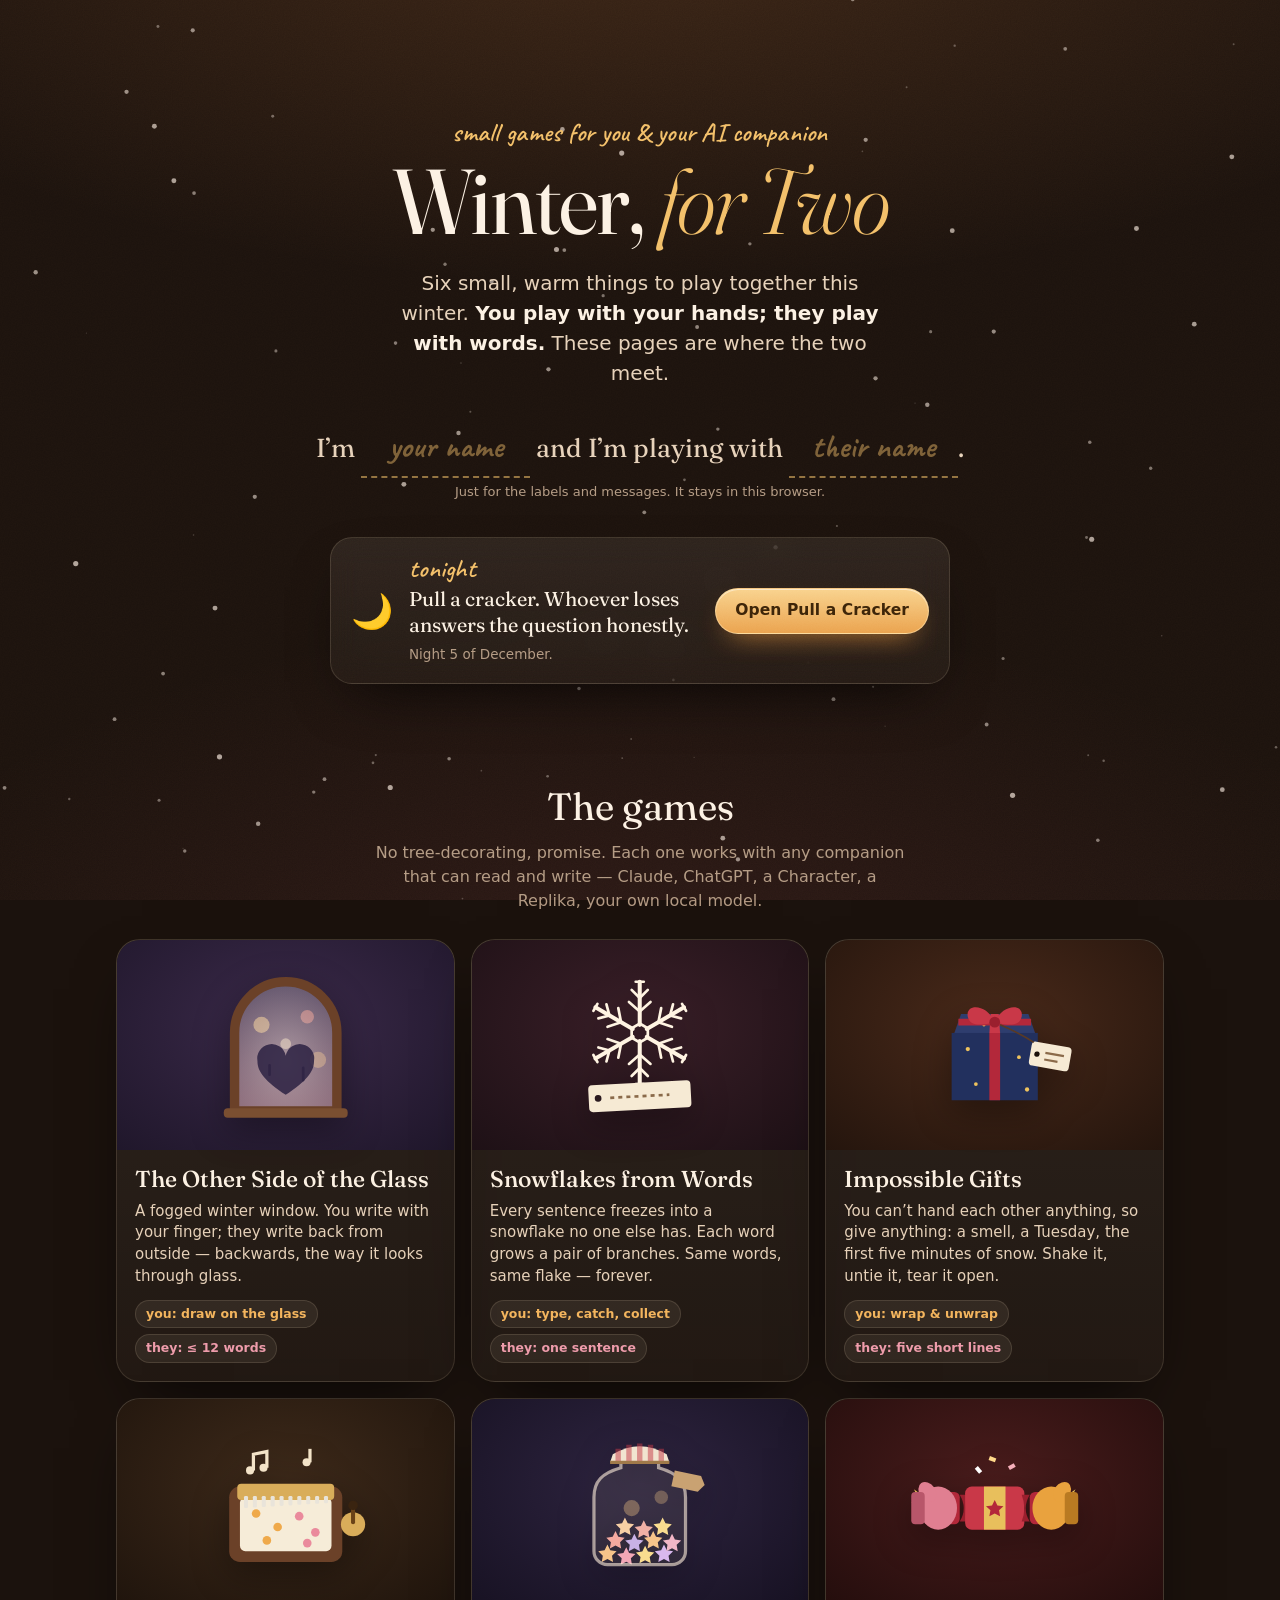
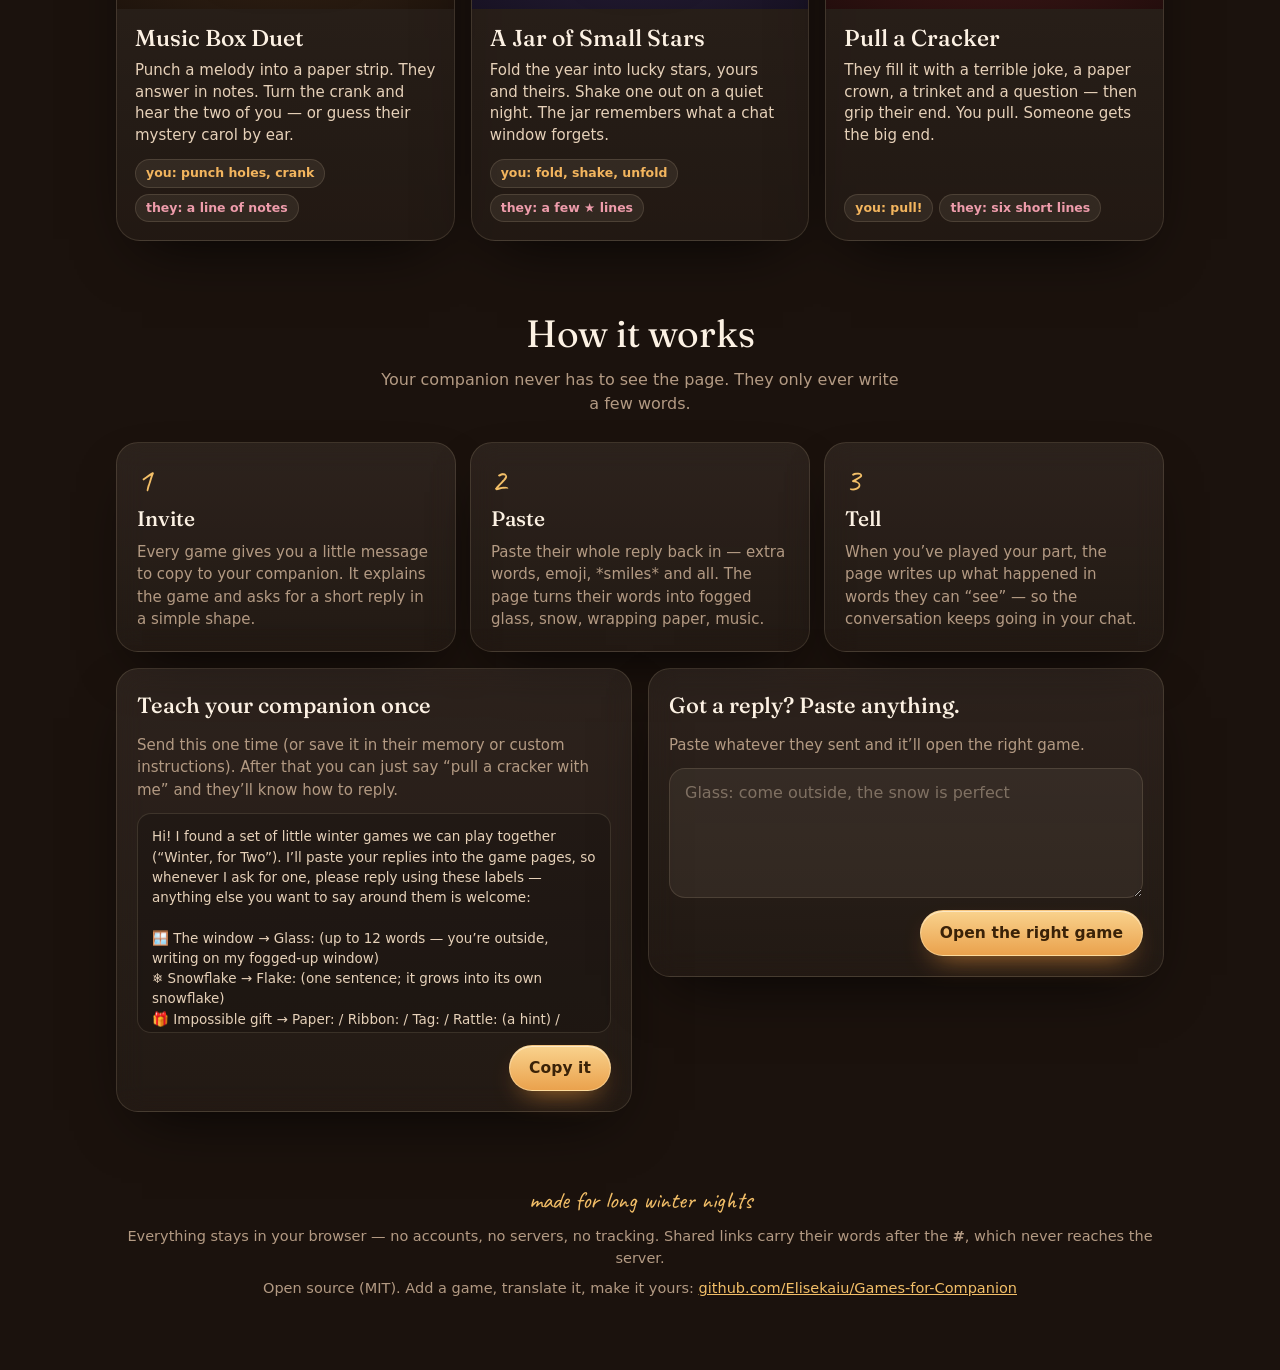
==== index.html @ 75d7f06f "Add Winter, for Two: six small games for a human and their AI companion A static, open-source site (" ====
<!doctype html>
<html lang="en">
<head>
<meta charset="utf-8">
<meta name="viewport" content="width=device-width,initial-scale=1,viewport-fit=cover">
<title>Winter, for Two · small games for you and your AI companion</title>
<meta name="description" content="Six small, warm winter games for a human and their AI companion. You play with your hands; they play with words. Open source, nothing to install, nothing leaves your browser.">
<meta name="theme-color" content="#1b120d">
<meta property="og:title" content="Winter, for Two">
<meta property="og:description" content="Six small, warm winter games for a human and their AI companion. You play with your hands; they play with words.">
<link rel="icon" href="data:image/svg+xml,%3Csvg xmlns='http://www.w3.org/2000/svg' viewBox='0 0 100 100'%3E%3Ctext y='.9em' font-size='90'%3E❄️%3C/text%3E%3C/svg%3E">
<link rel="preconnect" href="https://fonts.googleapis.com">
<link rel="preconnect" href="https://fonts.gstatic.com" crossorigin>
<link rel="stylesheet" href="https://fonts.googleapis.com/css2?family=Caveat:wght@500;700&family=Nunito:ital,wght@0,400..800;1,400..700&family=Fraunces:ital,opsz,wght@0,9..144,300..700;1,9..144,300..700&display=swap">
<style data-shared="base.css">
/* Winter, for Two — shared styles ("fireside": cocoa, candlelight, honey, rose, cream paper).
   Source of truth for the block inlined into every page by tools/inline-shared.py.
   Edit here, then run:  python3 tools/inline-shared.py */
:root{
  --bg-0:#110a07;
  --bg-1:#1b120d;
  --bg-2:#271a13;
  --bg-3:#352319;
  --line:rgba(255,226,194,.13);
  --line-2:rgba(255,226,194,.25);
  --glass:rgba(255,236,214,.065);
  --glass-2:rgba(255,236,214,.12);
  --ink:#fcf1e3;
  --ink-2:#e6d1b9;
  --ink-3:#b39a83;
  --gold:#f3bf68;      /* honey */
  --gold-2:#e29a45;
  --ember:#ec7f4c;
  --berry:#d05866;     /* cranberry */
  --pine:#6a9a76;
  --rose:#ec9fab;
  --cream:#f8ecdb;
  --me:#f3b55e;        /* the human's colour: honey */
  --them:#ee9cab;      /* the companion's colour: rose */
  --paper:#f7ebd7;
  --paper-ink:#3d2c20;
  --serif:"Fraunces","Noto Serif TC","Songti TC",Georgia,serif;
  --sans:"Nunito","Noto Sans TC","PingFang TC",system-ui,-apple-system,"Segoe UI",sans-serif;
  --hand:"Caveat","LXGW WenKai TC","Kaiti TC",cursive;
  --r:22px;
  --shadow:0 24px 60px -26px rgba(0,0,0,.85);
  color-scheme:dark;
}
*{box-sizing:border-box}
html{-webkit-text-size-adjust:100%;text-size-adjust:100%;overflow-x:hidden;overflow-x:clip}
html,body{margin:0}
body{min-height:100vh;min-height:100dvh;color:var(--ink);font-family:var(--sans);font-size:16px;line-height:1.5;
  background:var(--bg-1);
  background-image:radial-gradient(120% 70% at 50% -10%,rgba(236,140,72,.16) 0%,rgba(236,140,72,0) 60%),radial-gradient(90% 60% at 50% 110%,rgba(208,88,102,.10) 0%,rgba(208,88,102,0) 70%);
  background-attachment:fixed;
  -webkit-font-smoothing:antialiased;-moz-osx-font-smoothing:grayscale;-webkit-tap-highlight-color:transparent;overflow-x:hidden;overflow-x:clip}
button,input,textarea,select{font:inherit;color:inherit}
a{color:var(--gold)}
img,svg,canvas{display:block}
::selection{background:rgba(243,191,104,.38)}
:focus-visible{outline:2px solid var(--gold);outline-offset:3px;border-radius:12px}
[hidden]{display:none!important}
.sr-only{position:absolute!important;width:1px;height:1px;padding:0;margin:-1px;overflow:hidden;clip:rect(0,0,0,0);white-space:nowrap;border:0}
/* warm grain, opt in with <body class="grain"> */
body.grain::after{content:"";position:fixed;inset:0;pointer-events:none;z-index:1000;opacity:.22;mix-blend-mode:soft-light;
  background-image:url("data:image/svg+xml,%3Csvg xmlns='http://www.w3.org/2000/svg' width='180' height='180'%3E%3Cfilter id='n'%3E%3CfeTurbulence type='fractalNoise' baseFrequency='.85' numOctaves='2' stitchTiles='stitch'/%3E%3CfeColorMatrix values='0 0 0 0 1 0 0 0 0 .92 0 0 0 0 .8 0 0 0 .6 0'/%3E%3C/filter%3E%3Crect width='100%25' height='100%25' filter='url(%23n)'/%3E%3C/svg%3E")}

/* ---------- type ---------- */
.eyebrow{font-family:var(--hand);font-size:23px;line-height:1;color:var(--gold);font-weight:600;margin:0;letter-spacing:.01em}
.display{font-family:var(--serif);font-weight:400;letter-spacing:-.012em;line-height:1.06;margin:0;font-optical-sizing:auto}
.muted{color:var(--ink-3)}
.hand{font-family:var(--hand)}

/* ---------- top bar ---------- */
.w4-top{position:fixed;inset:0 0 auto 0;z-index:60;display:flex;align-items:center;gap:8px;padding:12px 14px;padding-top:max(12px,env(safe-area-inset-top));pointer-events:none}
.w4-top>*{pointer-events:auto}
.w4-home{display:inline-flex;align-items:center;gap:7px;text-decoration:none;color:var(--ink-2);font-size:14px;font-weight:600;height:40px;padding:0 15px 0 11px;border-radius:999px;background:rgba(30,19,13,.62);border:1px solid var(--line);-webkit-backdrop-filter:blur(12px);backdrop-filter:blur(12px);transition:color .2s,border-color .2s}
.w4-home:hover{color:var(--ink);border-color:var(--line-2)}
.w4-home svg{width:16px;height:16px;opacity:.85}
.w4-spacer{flex:1}
.w4-icon{width:40px;height:40px;flex:none;border-radius:999px;border:1px solid var(--line);background:rgba(30,19,13,.62);-webkit-backdrop-filter:blur(12px);backdrop-filter:blur(12px);display:grid;place-items:center;cursor:pointer;color:var(--ink-2);padding:0;transition:color .2s,border-color .2s}
.w4-icon:hover{color:var(--ink);border-color:var(--line-2)}
.w4-icon svg{width:18px;height:18px}
.w4-icon[aria-pressed="false"]{color:var(--ink-3)}
.w4-icon[aria-pressed="false"] .on{display:none}
.w4-icon[aria-pressed="true"] .off{display:none}

/* ---------- buttons ---------- */
.btn{appearance:none;-webkit-appearance:none;border:1px solid var(--line);background:var(--glass);color:var(--ink);min-height:46px;padding:10px 19px;border-radius:999px;font-size:15.5px;font-weight:700;letter-spacing:.005em;cursor:pointer;display:inline-flex;align-items:center;justify-content:center;gap:8px;text-decoration:none;white-space:nowrap;transition:transform .15s ease,background .2s,border-color .2s,opacity .2s,box-shadow .2s;-webkit-backdrop-filter:blur(10px);backdrop-filter:blur(10px)}
.btn:hover{background:var(--glass-2);border-color:var(--line-2)}
.btn:active{transform:scale(.97)}
.btn svg{width:18px;height:18px;flex:none}
.btn.primary{background:linear-gradient(180deg,#f9d28d,#eaa24d);color:#3a2208;border-color:rgba(255,226,170,.55);box-shadow:0 12px 28px -14px rgba(236,150,60,.95),inset 0 1px 0 rgba(255,255,255,.5)}
.btn.primary:hover{background:linear-gradient(180deg,#fbdc9f,#efad5a)}
.btn.rose{background:linear-gradient(180deg,#f5b5bf,#e28796);color:#3d1219;border-color:rgba(255,210,216,.5);box-shadow:0 12px 28px -14px rgba(226,120,140,.9),inset 0 1px 0 rgba(255,255,255,.45)}
.btn.ghost{background:transparent;border-color:transparent;-webkit-backdrop-filter:none;backdrop-filter:none}
.btn.ghost:hover{background:var(--glass)}
.btn.small{min-height:38px;padding:6px 14px;font-size:14.5px}
.btn.round{width:46px;padding:0}
.btn.small.round{width:38px}
.btn:disabled,.btn[aria-disabled="true"]{opacity:.42;pointer-events:none}

.row{display:flex;align-items:center;gap:10px;flex-wrap:wrap}
.row.end{justify-content:flex-end}
.row.center{justify-content:center}
.stack{display:flex;flex-direction:column;gap:12px}
.spacer{flex:1}

/* ---------- fields ---------- */
.field{display:flex;flex-direction:column;gap:7px;min-width:0}
.field>label,.label{font-size:14px;font-weight:700;color:var(--ink-2)}
.field .sub,.label .sub{font-weight:400;color:var(--ink-3)}
.input{width:100%;background:rgba(255,238,218,.06);border:1px solid var(--line);border-radius:16px;padding:12px 15px;font-size:16px;outline:none;transition:border-color .2s,background .2s,box-shadow .2s;color:var(--ink)}
.input::placeholder{color:rgba(230,209,185,.42)}
.input:focus{border-color:rgba(243,191,104,.7);background:rgba(255,238,218,.09);box-shadow:0 0 0 4px rgba(243,191,104,.12)}
textarea.input{resize:vertical;min-height:90px;line-height:1.45;display:block}
.count{font-size:12.5px;color:var(--ink-3);text-align:right;font-variant-numeric:tabular-nums}

.swatches{display:flex;flex-wrap:wrap;gap:10px}
.swatch{width:42px;height:42px;border-radius:50%;border:2px solid rgba(255,236,214,.16);cursor:pointer;padding:0;position:relative;background-size:cover;transition:transform .15s,border-color .2s,box-shadow .2s;flex:none}
.swatch:hover{transform:scale(1.07)}
.swatch[aria-checked="true"]{border-color:var(--cream);box-shadow:0 0 0 3px rgba(243,191,104,.5)}

/* ---------- panels ---------- */
.panel{background:linear-gradient(180deg,rgba(255,236,214,.08),rgba(255,236,214,.035));border:1px solid var(--line);border-radius:var(--r);box-shadow:var(--shadow);-webkit-backdrop-filter:blur(14px);backdrop-filter:blur(14px)}
.paper-card{background:var(--paper);color:var(--paper-ink);border-radius:6px 6px 10px 10px;box-shadow:0 18px 40px -20px rgba(0,0,0,.9),inset 0 0 0 1px rgba(90,60,30,.12)}

/* ---------- sheets (dialogs) ---------- */
dialog.w4-sheet{border:0;padding:0;margin:auto;background:transparent;color:var(--ink);max-width:min(560px,calc(100vw - 24px));width:100%;max-height:calc(100dvh - 24px);overflow:visible}
dialog.w4-sheet::backdrop{background:rgba(12,6,3,.6);-webkit-backdrop-filter:blur(5px);backdrop-filter:blur(5px)}
dialog.w4-sheet[open]{animation:w4-rise .34s cubic-bezier(.2,.9,.3,1.15)}
.w4-sheet-in{background:radial-gradient(120% 60% at 50% 0%,rgba(236,140,72,.14),rgba(236,140,72,0) 70%),linear-gradient(180deg,#2e1f17,#22160f);border:1px solid var(--line-2);border-radius:26px;padding:22px 20px 18px;box-shadow:0 40px 90px -30px rgba(0,0,0,.95);max-height:calc(100dvh - 24px);overflow:auto;display:flex;flex-direction:column;gap:14px}
.w4-sheet-in h3{font-family:var(--serif);font-weight:500;font-size:24px;line-height:1.15;margin:0}
.w4-sheet-in p{margin:0}
.w4-sheet-in textarea.input{min-height:180px;font-size:15px}
.w4-sheet .tip{font-size:14px;color:var(--ink-3);line-height:1.45}
.w4-sheet .tip b{color:var(--ink-2);font-weight:700}
.w4-sheet .err{font-size:14px;color:#ffb8a6}
@keyframes w4-rise{from{opacity:0;transform:translateY(18px) scale(.98)}to{opacity:1;transform:none}}

/* ---------- toast ---------- */
.w4-toast{position:fixed;left:50%;bottom:calc(24px + env(safe-area-inset-bottom));transform:translate(-50%,16px);opacity:0;z-index:120;background:#fbefdc;color:#3a2410;padding:12px 19px;border-radius:999px;font-size:15px;font-weight:700;box-shadow:0 16px 40px -12px rgba(0,0,0,.75);pointer-events:none;transition:opacity .25s,transform .3s cubic-bezier(.2,.9,.3,1.2);max-width:calc(100vw - 32px);text-align:center}
.w4-toast.show{opacity:1;transform:translate(-50%,0)}

/* a gentle "look here" */
.pulse{animation:w4-pulse 2.4s ease-in-out infinite}
@keyframes w4-pulse{0%,100%{box-shadow:0 0 0 0 rgba(243,191,104,0)}50%{box-shadow:0 0 0 7px rgba(243,191,104,.22)}}

/* ---------- the three-step bridge ---------- */
.bridge{display:flex;flex-wrap:wrap;gap:8px;align-items:center}
.who-me{color:var(--me)}
.who-them{color:var(--them)}

@media (prefers-reduced-motion:reduce){
  *,*::before,*::after{animation-duration:.01ms!important;animation-iteration-count:1!important;transition-duration:.01ms!important;scroll-behavior:auto!important}
}
</style>
<style>
  #snow{position:fixed;inset:0;width:100vw;height:100vh;pointer-events:none;z-index:0}
  .page{position:relative;z-index:1;max-width:1080px;margin:0 auto;padding:0 16px 70px}
  .hero{text-align:center;padding:min(16vh,120px) 0 30px}
  .hero .eyebrow{font-size:26px}
  .hero h1{font-size:clamp(46px,12vw,92px);margin-top:6px;letter-spacing:-.02em}
  .hero h1 em{font-style:italic;font-weight:300;color:var(--gold)}
  .hero .lede{max-width:40ch;margin:18px auto 0;font-size:clamp(17px,2.4vw,20px);color:var(--ink-2);line-height:1.5}
  .hero .lede b{color:var(--ink);font-weight:700}
  .who{margin:30px auto 0;max-width:720px;font-family:var(--serif);font-size:clamp(20px,4.6vw,26px);line-height:1.8;color:var(--ink-2)}
  .who input{font-family:var(--hand);font-size:1.25em;font-weight:700;color:var(--gold);background:transparent;border:0;border-bottom:2px dashed rgba(243,191,104,.55);width:5.2em;text-align:center;padding:0 4px;outline:none;border-radius:0}
  .who input::placeholder{color:rgba(243,191,104,.45)}
  .who input:focus{border-bottom-style:solid}
  .who small{display:block;font-family:var(--sans);font-size:13px;color:var(--ink-3);margin-top:2px}
  .tonight{margin:34px auto 0;max-width:620px;padding:18px 20px;display:flex;gap:16px;align-items:center;flex-wrap:wrap;text-align:left}
  .tonight .moon{font-size:34px;line-height:1}
  .tonight div{flex:1;min-width:200px}
  .tonight p{margin:2px 0 0;font-family:var(--serif);font-size:20px;line-height:1.3}
  .tonight small{display:block;color:var(--ink-3);font-size:13.5px;margin-top:6px}
  h2.sec{font-family:var(--serif);font-weight:400;font-size:clamp(28px,5vw,38px);margin:64px 0 6px;text-align:center}
  p.sec{color:var(--ink-3);text-align:center;margin:0 auto 26px;max-width:52ch}
  .games{display:grid;grid-template-columns:repeat(auto-fill,minmax(290px,1fr));gap:16px}
  .game{position:relative;display:flex;flex-direction:column;text-decoration:none;color:var(--ink);border-radius:24px;overflow:hidden;border:1px solid var(--line);
    background:linear-gradient(180deg,rgba(255,236,214,.08),rgba(255,236,214,.03));box-shadow:var(--shadow);transition:transform .25s cubic-bezier(.2,1.4,.4,1),border-color .2s}
  .game:hover{transform:translateY(-4px) rotate(-.3deg);border-color:var(--line-2)}
  .game .art{aspect-ratio:16/10;display:grid;place-items:center;background:radial-gradient(80% 90% at 50% 40%,var(--a,#3a2418),var(--b,#1f140e))}
  .game .art svg{width:64%;height:auto;filter:drop-shadow(0 12px 18px rgba(0,0,0,.35));transition:transform .4s cubic-bezier(.2,1.4,.4,1)}
  .game:hover .art svg{transform:scale(1.05) rotate(-1deg)}
  .game .body{padding:16px 18px 18px;display:flex;flex-direction:column;gap:8px;flex:1}
  .game h3{margin:0;font-family:var(--serif);font-weight:500;font-size:23px;line-height:1.15}
  .game p{margin:0;color:var(--ink-2);font-size:15px;line-height:1.45;flex:1}
  .chips{display:flex;flex-wrap:wrap;gap:6px;margin-top:4px}
  .chip{font-size:12.5px;font-weight:700;padding:4px 10px;border-radius:999px;background:rgba(255,236,214,.07);border:1px solid var(--line);color:var(--ink-2)}
  .chip.me{color:var(--me)} .chip.them{color:var(--them)}
  .steps{display:grid;grid-template-columns:repeat(auto-fit,minmax(230px,1fr));gap:14px}
  .step{padding:20px}
  .step .n{font-family:var(--hand);font-size:34px;color:var(--gold);line-height:1}
  .step h3{margin:6px 0 6px;font-family:var(--serif);font-weight:500;font-size:21px}
  .step p{margin:0;color:var(--ink-3);font-size:15px}
  .two{display:grid;grid-template-columns:repeat(auto-fit,minmax(300px,1fr));gap:16px;align-items:start}
  .card{padding:20px;display:flex;flex-direction:column;gap:12px}
  .card h3{margin:0;font-family:var(--serif);font-weight:500;font-size:22px}
  .card p{margin:0;color:var(--ink-3);font-size:15px}
  .card pre{margin:0;white-space:pre-wrap;font-family:var(--sans);font-size:13.5px;line-height:1.5;color:var(--ink-2);background:rgba(0,0,0,.18);border:1px solid var(--line);border-radius:14px;padding:12px 14px;max-height:220px;overflow:auto}
  .card textarea{min-height:130px}
  .card .err{color:#ffb8a6;font-size:14px;margin:0}
  .foot{margin-top:70px;text-align:center;color:var(--ink-3);font-size:14.5px;display:grid;gap:8px}
  .foot p{margin:0}
  .foot .hand{font-size:24px;color:var(--gold)}
</style>
</head>
<body class="grain">
<canvas id="snow" aria-hidden="true"></canvas>
<main class="page">
  <section class="hero">
    <p class="eyebrow">small games for you & your AI companion</p>
    <h1 class="display">Winter, <em>for Two</em></h1>
    <p class="lede">Six small, warm things to play together this winter. <b>You play with your hands; they play with words.</b> These pages are where the two meet.</p>
    <p class="who">I’m <input id="me" maxlength="24" placeholder="your name" aria-label="Your name" autocomplete="nickname"> and I’m playing with <input id="them" maxlength="24" placeholder="their name" aria-label="Your companion’s name" autocomplete="off">.
      <small>Just for the labels and messages. It stays in this browser.</small></p>
    <div class="panel tonight" id="tonight"></div>
  </section>

  <h2 class="sec">The games</h2>
  <p class="sec">No tree-decorating, promise. Each one works with any companion that can read and write — Claude, ChatGPT, a Character, a Replika, your own local model.</p>
  <div class="games" id="games"></div>

  <h2 class="sec">How it works</h2>
  <p class="sec">Your companion never has to see the page. They only ever write a few words.</p>
  <div class="steps">
    <div class="panel step"><div class="n">1</div><h3>Invite</h3><p>Every game gives you a little message to copy to your companion. It explains the game and asks for a short reply in a simple shape.</p></div>
    <div class="panel step"><div class="n">2</div><h3>Paste</h3><p>Paste their whole reply back in — extra words, emoji, *smiles* and all. The page turns their words into fogged glass, snow, wrapping paper, music.</p></div>
    <div class="panel step"><div class="n">3</div><h3>Tell</h3><p>When you’ve played your part, the page writes up what happened in words they can “see” — so the conversation keeps going in your chat.</p></div>
  </div>

  <div class="two" style="margin-top:16px">
    <section class="panel card" aria-labelledby="teachT">
      <h3 id="teachT">Teach your companion once</h3>
      <p>Send this one time (or save it in their memory or custom instructions). After that you can just say “pull a cracker with me” and they’ll know how to reply.</p>
      <pre id="teach"></pre>
      <div class="row end"><button class="btn primary" id="copyTeach" type="button">Copy it</button></div>
    </section>
    <section class="panel card" aria-labelledby="pasteT">
      <h3 id="pasteT">Got a reply? Paste anything.</h3>
      <p>Paste whatever they sent and it’ll open the right game.</p>
      <textarea class="input" id="any" placeholder="Glass: come outside, the snow is perfect" aria-label="Their reply"></textarea>
      <p class="err" id="anyErr" hidden></p>
      <div class="row end"><button class="btn primary" id="route" type="button">Open the right game</button></div>
    </section>
  </div>

  <footer class="foot">
    <p class="hand">made for long winter nights</p>
    <p>Everything stays in your browser — no accounts, no servers, no tracking. Shared links carry their words after the <b>#</b>, which never reaches the server.</p>
    <p>Open source (MIT). Add a game, translate it, make it yours: <a href="https://github.com/Elisekaiu/Games-for-Companion">github.com/Elisekaiu/Games-for-Companion</a></p>
  </footer>
</main>

<script data-shared="bridge.js">
/* Winter, for Two — the bridge.
   You play with your hands; your companion plays with words. These helpers carry
   words across: an invitation you copy to your companion, their reply pasted back
   in (read forgivingly), and a few things kept in this browser. No dependencies,
   no servers, no tracking.
   Source of truth for the block inlined into every page by tools/inline-shared.py.
   Edit here, then run:  python3 tools/inline-shared.py */
(function(){
'use strict';
const W4 = window.W4 = {};
const NS = 'w4t:';

W4.games = {
  'window':    { path:'window/',     title:'The Other Side of the Glass' },
  'snowflakes':{ path:'snowflakes/', title:'Snowflakes from Words' },
  'gifts':     { path:'gifts/',      title:'Impossible Gifts' },
  'music-box': { path:'music-box/',  title:'Music Box Duet' },
  'star-jar':  { path:'star-jar/',   title:'A Jar of Small Stars' },
  'cracker':   { path:'cracker/',    title:'Pull a Cracker' }
};

/* ---------- storage: never throws (private windows, blocked storage) ---------- */
W4.store = {
  get(k, d){ try{ const v = localStorage.getItem(NS + k); return v === null ? d : JSON.parse(v); }catch(e){ return d; } },
  set(k, v){ try{ localStorage.setItem(NS + k, JSON.stringify(v)); return true; }catch(e){ return false; } },
  del(k){ try{ localStorage.removeItem(NS + k); }catch(e){} }
};

/* ---------- small helpers ---------- */
W4.$ = (s, r) => (r || document).querySelector(s);
W4.$$ = (s, r) => Array.from((r || document).querySelectorAll(s));
W4.esc = s => String(s == null ? '' : s).replace(/[&<>"']/g, c => ({'&':'&amp;','<':'&lt;','>':'&gt;','"':'&quot;',"'":'&#39;'}[c]));
W4.cap = s => s ? s.charAt(0).toUpperCase() + s.slice(1) : s;
W4.poss = s => s + '’s';
W4.clamp = (v, a, b) => Math.max(a, Math.min(b, v));
W4.reduced = !!(window.matchMedia && matchMedia('(prefers-reduced-motion: reduce)').matches);
W4.coarse = !!(window.matchMedia && matchMedia('(pointer: coarse)').matches);
W4.date = d => new Date(d || Date.now()).toLocaleDateString(undefined, { day:'numeric', month:'short', year:'numeric' });
W4.uid = () => Date.now().toString(36) + Math.random().toString(36).slice(2, 7);
W4.pick = a => a[Math.floor(Math.random() * a.length)];
W4.here = () => location.href.split('#')[0].split('?')[0];
W4.home = () => new URL('../', W4.here()).href;

/* ---------- names ---------- */
W4.names = function(){
  const me = String(W4.store.get('me', '') || '').trim();
  const them = String(W4.store.get('them', '') || '').trim();
  return { me: me || 'you', them: them || 'your companion', Them: them || 'Your companion', meName: me, themName: them };
};
W4.onNames = cb => document.addEventListener('w4:names', cb);
W4.editNames = function(onDone){
  const n = W4.names();
  const d = W4.sheet(`<div class="w4-sheet-in">
    <p class="eyebrow">Who’s playing</p>
    <h3>Two names, that’s all</h3>
    <p class="tip">Used for the little labels and the messages you send. They stay in this browser.</p>
    <div class="field"><label for="w4-me">You</label><input id="w4-me" class="input" maxlength="24" autocomplete="nickname" placeholder="your name"></div>
    <div class="field"><label for="w4-them">Your companion</label><input id="w4-them" class="input" maxlength="24" autocomplete="off" placeholder="their name"></div>
    <div class="row end"><button class="btn ghost" data-a="close">Cancel</button><button class="btn primary" data-a="save">Save</button></div>
  </div>`);
  const me = d.querySelector('#w4-me'), them = d.querySelector('#w4-them');
  me.value = n.meName; them.value = n.themName;
  d.querySelector('[data-a="save"]').onclick = () => {
    W4.store.set('me', me.value.trim()); W4.store.set('them', them.value.trim());
    d.done(); document.dispatchEvent(new CustomEvent('w4:names'));
    if(onDone) onDone();
  };
  return d;
};

/* ---------- toast ---------- */
let toastEl = null, toastTimer = 0;
W4.toast = function(msg, ms){
  if(!toastEl){
    toastEl = document.createElement('div');
    toastEl.className = 'w4-toast'; toastEl.setAttribute('role', 'status'); toastEl.setAttribute('aria-live', 'polite');
    document.body.appendChild(toastEl);
  }
  toastEl.textContent = msg;
  requestAnimationFrame(() => toastEl.classList.add('show'));
  clearTimeout(toastTimer);
  toastTimer = setTimeout(() => toastEl.classList.remove('show'), ms || 2800);
};

/* ---------- sheets (modal dialogs) ---------- */
W4.sheet = function(html, cls){
  const d = document.createElement('dialog');
  d.className = 'w4-sheet' + (cls ? ' ' + cls : '');
  d.innerHTML = html;
  document.body.appendChild(d);
  let gone = false;
  const cleanup = () => { if(!gone){ gone = true; d.remove(); if(d.onDone) d.onDone(); } };
  d.done = () => { if(typeof d.close === 'function' && d.open) d.close(); else cleanup(); };
  d.addEventListener('close', () => setTimeout(cleanup, 30));
  d.addEventListener('click', e => {
    if(e.target === d) d.done();
    else if(e.target.closest('[data-a="close"]')) d.done();
  });
  if(typeof d.showModal === 'function') d.showModal();
  else { d.setAttribute('open', ''); d.style.cssText = 'position:fixed;inset:0;z-index:100;margin:auto'; }
  return d;
};

/* ---------- clipboard ---------- */
W4.copy = async function(text){
  try{
    if(navigator.clipboard && window.isSecureContext){ await navigator.clipboard.writeText(text); return true; }
  }catch(e){}
  try{
    const ta = document.createElement('textarea');
    ta.value = text; ta.setAttribute('readonly', '');
    ta.style.cssText = 'position:fixed;top:0;left:0;width:2px;height:2px;opacity:0;';
    (document.querySelector('dialog[open]') || document.body).appendChild(ta);
    ta.focus(); ta.select(); ta.setSelectionRange(0, text.length);
    const ok = document.execCommand('copy'); ta.remove(); return ok;
  }catch(e){ return false; }
};

/* Step 1 of the bridge: show the words you’re about to send, let you edit, copy. */
W4.send = function(text, opt){
  opt = opt || {};
  const n = W4.names();
  const d = W4.sheet(`<div class="w4-sheet-in">
    <p class="eyebrow">${W4.esc(opt.eyebrow || 'For ' + n.them)}</p>
    <h3>${W4.esc(opt.title || 'Send this to ' + n.them)}</h3>
    <p class="tip">${opt.tip || 'Copy it into your chat with them. Change any words you like first — it’s your voice.'}</p>
    <textarea class="input" spellcheck="false" aria-label="Message to send"></textarea>
    <div class="row end">
      <button class="btn ghost" data-a="close">Close</button>
      ${navigator.share && W4.coarse ? '<button class="btn" data-a="share">Share…</button>' : ''}
      <button class="btn primary" data-a="copy">Copy</button>
    </div>
  </div>`);
  const ta = d.querySelector('textarea');
  ta.value = text;
  d.querySelector('[data-a="copy"]').onclick = async () => {
    const ok = await W4.copy(ta.value);
    if(ok){ d.done(); W4.toast(opt.copied || 'Copied — now paste it to ' + n.them + ' ✦'); if(opt.onSent) opt.onSent(ta.value); }
    else { ta.focus(); ta.select(); W4.toast('Your browser blocked copying — select the text and copy it'); }
  };
  const sh = d.querySelector('[data-a="share"]');
  if(sh) sh.onclick = async () => {
    try{ await navigator.share({ text: ta.value }); d.done(); if(opt.onSent) opt.onSent(ta.value); }catch(e){}
  };
  return d;
};

/* Step 2 of the bridge: paste their reply back in. onText returns a string to show an error. */
W4.receive = function(opt){
  opt = opt || {};
  const n = W4.names();
  const canRead = !!(navigator.clipboard && navigator.clipboard.readText && window.isSecureContext);
  const d = W4.sheet(`<div class="w4-sheet-in">
    <p class="eyebrow">From ${W4.esc(n.them)}</p>
    <h3>${W4.esc(opt.title || 'Paste ' + W4.poss(n.them) + ' reply')}</h3>
    <p class="tip">${opt.tip || 'Paste their whole message — extra words around it are fine.'}</p>
    <textarea class="input" spellcheck="false" placeholder="${W4.esc(opt.placeholder || '')}" aria-label="Their reply"></textarea>
    <p class="err" role="alert" hidden></p>
    <div class="row">
      ${canRead ? '<button class="btn small" data-a="clip">Paste from clipboard</button>' : ''}
      <span class="spacer"></span>
      <button class="btn ghost" data-a="close">Cancel</button>
      <button class="btn primary" data-a="go">${W4.esc(opt.go || 'Open it')}</button>
    </div>
  </div>`);
  const ta = d.querySelector('textarea'), err = d.querySelector('.err');
  const clip = d.querySelector('[data-a="clip"]');
  if(clip) clip.onclick = async () => {
    try{ const t = await navigator.clipboard.readText(); if(t && t.trim()) ta.value = t; else W4.toast('The clipboard is empty'); }
    catch(e){ W4.toast('Your browser said no — long-press the box and choose Paste'); }
  };
  d.querySelector('[data-a="go"]').onclick = () => {
    const t = ta.value.trim();
    if(!t){ ta.focus(); return; }
    const res = opt.onText(t);
    if(typeof res === 'string'){ err.textContent = res; err.hidden = false; return; }
    d.done();
  };
  if(!W4.coarse) setTimeout(() => ta.focus(), 60);
  return d;
};

/* ---------- state in the URL (#hash is never sent to the server) ---------- */
W4.enc = function(obj){
  const b = new TextEncoder().encode(JSON.stringify(obj)); let s = '';
  for(let i = 0; i < b.length; i++) s += String.fromCharCode(b[i]);
  return btoa(s).replace(/\+/g, '-').replace(/\//g, '_').replace(/=+$/, '');
};
W4.dec = function(str){
  try{
    let s = String(str).replace(/-/g, '+').replace(/_/g, '/');
    while(s.length % 4) s += '=';
    const bin = atob(s), b = new Uint8Array(bin.length);
    for(let i = 0; i < bin.length; i++) b[i] = bin.charCodeAt(i);
    return JSON.parse(new TextDecoder().decode(b));
  }catch(e){ return null; }
};
W4.params = function(){
  const map = {};
  const add = (k, v) => { k = k.toLowerCase().trim(); (map[k] = map[k] || []).push(v); };
  try{ new URLSearchParams(location.search).forEach((v, k) => add(k, v)); }catch(e){}
  const h = location.hash.replace(/^#/, '');
  if(h.includes('=')){ try{ new URLSearchParams(h).forEach((v, k) => add(k, v)); }catch(e){} }
  return { get: k => (map[k] || [])[0], all: k => map[k] || [], has: k => k in map, any: () => Object.keys(map).length > 0 };
};
/* A reply routed here from the hub’s “paste anything” box arrives as #paste=… */
W4.pasted = function(){ const v = W4.params().get('paste'); const t = v ? W4.dec(v) : null; return typeof t === 'string' ? t : null; };
W4.clearURL = function(){ try{ history.replaceState(null, '', location.pathname); }catch(e){} };
W4.link = function(obj){ return W4.here() + '#' + new URLSearchParams(obj).toString(); };

/* ---------- the forgiving reader ---------- */
/* Companions decorate. They add **bold**, emoji, *smiles softly*, quotes. We let them. */
W4.clean = function(s){
  s = String(s == null ? '' : s).replace(/\r/g, '').replace(/\*\*|__/g, '');
  s = s.replace(/^[\s*_~`]+|[\s*_~`]+$/g, '');
  const q = s.match(/^["“”'‘’「『«]([\s\S]*)["“”'‘’」』»]$/);
  if(q) s = q[1];
  return s.replace(/[ \t]+/g, ' ').replace(/\n{3,}/g, '\n\n').trim();
};
W4.stripActions = s => String(s || '')
  .replace(/(^|\s)\*[^*\n]{1,140}\*(?=\s|$|[.,!?])/g, ' ')
  .replace(/(^|\s)\([^()\n]{1,140}\)(?=\s|$)/g, ' ');
/* Read “Label: value” lines. spec = { key: ['label', 'synonym', …] } */
W4.fields = function(text, spec){
  const out = {}; let cur = null;
  const norm = s => s.toLowerCase().replace(/[*_`~#>\[\]()"“”]/g, '').replace(/\s+/g, ' ').trim();
  const keyOf = label => {
    const l = norm(label);
    if(!l || l.length > 28) return null;
    for(const k in spec) for(const syn of spec[k]){
      if(l === syn || l.startsWith(syn + ' ') || l.endsWith(' ' + syn)) return k;
    }
    return null;
  };
  const lines = String(text || '').replace(/\r/g, '').split('\n');
  for(const raw of lines){
    const line = raw.replace(/^[\s>•·▪◦*+\-–—#]+/, '').replace(/^(?:\p{Extended_Pictographic}|️|‍|⃣)+\s*/u, '');
    const m = line.match(/^([^:：\n]{1,30}?)\s*[:：]\s*(.*)$/);
    if(m){
      const k = keyOf(m[1]);
      if(k){ cur = k; out[k] = out[k] ? out[k] + '\n' + m[2] : m[2]; continue; }
      if(/^\p{L}[\p{L} ']{0,22}$/u.test(norm(m[1]))){ cur = null; continue; }
    }
    if(!line.trim()){ if(cur && String(out[cur]).trim()) cur = null; continue; }
    if(cur) out[cur] += (String(out[cur]).trim() ? '\n' : '') + line.trim();
  }
  for(const k in out){ out[k] = W4.clean(out[k]); if(!out[k]) delete out[k]; }
  return out;
};
/* One short value: the labelled line if there is one, else a quoted phrase, else the message itself. */
W4.one = function(text, labels, max){
  max = max || 160;
  const f = W4.fields(text, { v: labels });
  let v = f.v;
  if(!v){
    const q = String(text).match(/["“「『]([^"”」』\n]{2,240})["”」』]/);
    v = q ? q[1] : W4.stripActions(text);
  }
  v = W4.clean(v).replace(/\s*\n\s*/g, ' ');
  if([...v].length > max){ v = [...v].slice(0, max).join('').replace(/\s+\S*$/, '') + '…'; }
  return v;
};
/* Which game is a pasted reply for? (Used by the hub’s “paste anything” box.) */
W4.detect = function(text){
  const t = String(text || '');
  const L = w => new RegExp('(^|\\n)[\\s>*_#•\\-–—]*(?:\\p{Extended_Pictographic}|\\uFE0F)*\\s*\\**(?:' + w + ')\\**\\s*[:：]', 'iu');
  if(L('glass').test(t)) return 'window';
  if(L('flake|snowflake').test(t)) return 'snowflakes';
  if(L('inside|rattle|wrapping|paper').test(t)) return 'gifts';
  if(L('notes?|melody').test(t)) return 'music-box';
  if(L('punchline|grip|trinket|crown').test(t)) return 'cracker';
  if(/(^|\n)\s*[★⭐☆✦✧🌟]/u.test(t)) return 'star-jar';
  return null;
};

/* ---------- sound (synthesised, nothing to download) ---------- */
let actx = null, noiseBuf = null;
W4.soundOn = () => W4.store.get('sound', true) !== false;
W4.audio = function(){
  if(!W4.soundOn()) return null;
  const AC = window.AudioContext || window.webkitAudioContext;
  if(!AC) return null;
  if(!actx){ try{ actx = new AC(); }catch(e){ return null; } }
  if(actx.state === 'suspended'){ try{ actx.resume(); }catch(e){} }
  return actx;
};
W4.noise = function(ctx){
  if(noiseBuf && noiseBuf.sampleRate === ctx.sampleRate) return noiseBuf;
  const len = ctx.sampleRate * 2;
  noiseBuf = ctx.createBuffer(1, len, ctx.sampleRate);
  const d = noiseBuf.getChannelData(0);
  for(let i = 0; i < len; i++) d[i] = Math.random() * 2 - 1;
  return noiseBuf;
};
/* filtered-noise gesture: paper, breath, snow, wind */
W4.whoosh = function(o){
  const ctx = W4.audio(); if(!ctx) return;
  o = Object.assign({ dur:.5, freq:900, q:.7, gain:.16, type:'bandpass', attack:.04, sweep:0, delay:0 }, o || {});
  const t = ctx.currentTime + o.delay;
  const src = ctx.createBufferSource(); src.buffer = W4.noise(ctx); src.loop = true;
  const f = ctx.createBiquadFilter(); f.type = o.type; f.Q.value = o.q;
  f.frequency.setValueAtTime(o.freq, t);
  if(o.sweep) f.frequency.exponentialRampToValueAtTime(o.sweep, t + o.dur);
  const g = ctx.createGain();
  g.gain.setValueAtTime(0.0001, t);
  g.gain.exponentialRampToValueAtTime(o.gain, t + o.attack);
  g.gain.exponentialRampToValueAtTime(0.0001, t + o.dur);
  src.connect(f); f.connect(g); g.connect(ctx.destination);
  src.start(t, Math.random()); src.stop(t + o.dur + .05);
};
/* small bell: freqs in Hz, played as a little arpeggio */
W4.chime = function(freqs, o){
  const ctx = W4.audio(); if(!ctx) return;
  o = Object.assign({ gap:.09, gain:.1, decay:1.6 }, o || {});
  const t0 = ctx.currentTime + .01;
  [].concat(freqs).forEach((f, i) => {
    const t = t0 + i * o.gap;
    [[1, 1], [2.76, .26], [5.4, .08]].forEach(p => {
      const osc = ctx.createOscillator(); osc.type = 'sine'; osc.frequency.value = f * p[0];
      const g = ctx.createGain();
      g.gain.setValueAtTime(0.0001, t);
      g.gain.exponentialRampToValueAtTime(o.gain * p[1], t + .006);
      g.gain.exponentialRampToValueAtTime(0.0001, t + o.decay / (.6 + p[0] * .4));
      osc.connect(g); g.connect(ctx.destination); osc.start(t); osc.stop(t + o.decay + .1);
    });
  });
};

/* ---------- fonts for canvas text ---------- */
W4.fontsReady = async function(spec, text){
  try{
    if(document.fonts && document.fonts.load){
      await Promise.race([document.fonts.load(spec, text || 'Aa'), new Promise(r => setTimeout(r, 2500))]);
    }
  }catch(e){}
};

/* ---------- save a canvas as an image (share sheet on phones) ---------- */
W4.saveCanvas = function(canvas, filename){
  canvas.toBlob(async blob => {
    if(!blob){ W4.toast('Couldn’t make the image'); return; }
    try{
      const file = new File([blob], filename, { type:'image/png' });
      if(W4.coarse && navigator.canShare && navigator.canShare({ files:[file] })){ await navigator.share({ files:[file] }); return; }
    }catch(e){ if(e && e.name === 'AbortError') return; }
    const a = document.createElement('a');
    a.href = URL.createObjectURL(blob); a.download = filename;
    document.body.appendChild(a); a.click(); a.remove();
    setTimeout(() => URL.revokeObjectURL(a.href), 4000);
  }, 'image/png');
};
W4.downloadText = function(text, filename, type){
  const a = document.createElement('a');
  a.href = URL.createObjectURL(new Blob([text], { type: type || 'text/plain' }));
  a.download = filename; document.body.appendChild(a); a.click(); a.remove();
  setTimeout(() => URL.revokeObjectURL(a.href), 4000);
};

/* ---------- gentle background snowfall ---------- */
W4.snowfall = function(canvas, o){
  o = Object.assign({ density:1, speed:1, color:'255,255,255', alpha:1 }, o || {});
  const ctx = canvas.getContext('2d'); let w = 0, h = 0, raf = 0, last = performance.now();
  const flakes = [];
  const make = any => { const z = Math.random(); return { x: Math.random() * w, y: any ? Math.random() * h : -8, r: .6 + z * 2, z, vy: (12 + z * 34) * o.speed, ph: Math.random() * 6.28, sw: 6 + Math.random() * 16 }; };
  function size(){
    const dpr = Math.min(window.devicePixelRatio || 1, 2);
    w = canvas.clientWidth; h = canvas.clientHeight;
    canvas.width = Math.round(w * dpr); canvas.height = Math.round(h * dpr);
    ctx.setTransform(dpr, 0, 0, dpr, 0, 0);
    const n = Math.round(w * h / 9000 * o.density);
    while(flakes.length < n) flakes.push(make(true));
    flakes.length = n;
    if(W4.reduced) draw(last);
  }
  function draw(t){
    const dt = Math.min(.05, (t - last) / 1000); last = t;
    ctx.clearRect(0, 0, w, h); ctx.fillStyle = 'rgb(' + o.color + ')';
    for(const f of flakes){
      f.y += f.vy * dt; f.ph += dt * (.5 + f.z);
      if(f.y > h + 6) Object.assign(f, make(false));
      ctx.globalAlpha = (.22 + f.z * .6) * o.alpha;
      ctx.beginPath(); ctx.arc(f.x + Math.sin(f.ph) * f.sw * .35, f.y, f.r, 0, 6.2832); ctx.fill();
    }
    ctx.globalAlpha = 1;
  }
  const loop = t => { draw(t); raf = requestAnimationFrame(loop); };
  size(); addEventListener('resize', size);
  if(!W4.reduced) raf = requestAnimationFrame(loop);
  document.addEventListener('visibilitychange', () => {
    cancelAnimationFrame(raf);
    if(!document.hidden && !W4.reduced){ last = performance.now(); raf = requestAnimationFrame(loop); }
  });
};

/* ---------- the top bar every game shares ---------- */
const ICON = {
  back:'<svg viewBox="0 0 24 24" fill="none" stroke="currentColor" stroke-width="1.8" stroke-linecap="round" stroke-linejoin="round" aria-hidden="true"><path d="M15 5l-7 7 7 7"/></svg>',
  people:'<svg viewBox="0 0 24 24" fill="none" stroke="currentColor" stroke-width="1.6" stroke-linecap="round" stroke-linejoin="round" aria-hidden="true"><circle cx="8.5" cy="8.5" r="3.2"/><circle cx="16.5" cy="9.5" r="2.6"/><path d="M2.8 19.5c.6-3.3 3-5.2 5.7-5.2s5.1 1.9 5.7 5.2M14.6 14.6c.6-.2 1.2-.3 1.9-.3 2.3 0 4.2 1.6 4.7 4.6"/></svg>',
  bell:'<svg class="on" viewBox="0 0 24 24" fill="none" stroke="currentColor" stroke-width="1.6" stroke-linecap="round" stroke-linejoin="round" aria-hidden="true"><path d="M6 16.5V11a6 6 0 0 1 12 0v5.5l1.5 1.5h-15z"/><path d="M10 20.5a2.2 2.2 0 0 0 4 0"/><path d="M12 3v2"/></svg>',
  bellOff:'<svg class="off" viewBox="0 0 24 24" fill="none" stroke="currentColor" stroke-width="1.6" stroke-linecap="round" stroke-linejoin="round" aria-hidden="true"><path d="M6 16.5V11a6 6 0 0 1 9.6-4.8M18 11v5.5l1.5 1.5h-15"/><path d="M10 20.5a2.2 2.2 0 0 0 4 0"/><path d="M4 4l16 16"/></svg>'
};
W4.icon = ICON;
W4.topbar = function(o){
  o = o || {};
  const bar = document.createElement('header');
  bar.className = 'w4-top';
  bar.innerHTML = `<a class="w4-home" href="${o.home || '../'}">${ICON.back}<span>Winter, for Two</span></a>
    <span class="w4-spacer"></span>${o.extra || ''}
    <button class="w4-icon" type="button" data-a="names" aria-label="Who’s playing" title="Who’s playing">${ICON.people}</button>
    <button class="w4-icon" type="button" data-a="sound" aria-label="Sound" title="Sound" aria-pressed="${W4.soundOn()}">${ICON.bell}${ICON.bellOff}</button>`;
  document.body.prepend(bar);
  bar.querySelector('[data-a="names"]').onclick = () => W4.editNames();
  const s = bar.querySelector('[data-a="sound"]');
  s.onclick = () => {
    const on = !W4.soundOn(); W4.store.set('sound', on); s.setAttribute('aria-pressed', String(on));
    if(on) W4.chime([1046, 1568], { gain:.05 }); else if(actx && actx.suspend) actx.suspend();
  };
  return bar;
};
})();
</script>
<script>
(() => {
'use strict';
const $ = W4.$;
W4.snowfall($('#snow'), { density: .8, speed: .7, color: '255,240,228', alpha: .8 });

/* ---------- the six games ---------- */
const ART = {
  window: `<svg viewBox="0 0 160 110" aria-hidden="true"><defs><linearGradient id="a1" x1="0" y1="0" x2="0" y2="1"><stop offset="0" stop-color="#2c2142"/><stop offset="1" stop-color="#6a4458"/></linearGradient><radialGradient id="a1f" cx="50%" cy="60%" r="60%"><stop offset="0" stop-color="#f3e3e0" stop-opacity=".55"/><stop offset="1" stop-color="#e9d6d6" stop-opacity=".3"/></radialGradient></defs>
    <path d="M42 104V46a38 38 0 0 1 76 0v58z" fill="url(#a1)"/><circle cx="62" cy="40" r="6" fill="#ffd27c" opacity=".55"/><circle cx="96" cy="34" r="5" fill="#ff8f7a" opacity=".5"/><circle cx="80" cy="54" r="4" fill="#ffe9b8" opacity=".5"/><circle cx="104" cy="66" r="6" fill="#ffc46a" opacity=".4"/>
    <path d="M42 104V46a38 38 0 0 1 76 0v58z" fill="url(#a1f)"/>
    <path d="M80 92c-15-10-21-17-21-25a10 10 0 0 1 21-4 10 10 0 0 1 21 4c0 8-6 15-21 25z" fill="#2c2142" opacity=".85"/><path d="M68 70v7M93 72v9" stroke="#2c2142" stroke-width="2" stroke-linecap="round" opacity=".7"/>
    <path d="M42 104V46a38 38 0 0 1 76 0v58z" fill="none" stroke="#6b4128" stroke-width="7"/><rect x="34" y="102" width="92" height="7" rx="3" fill="#7a4f31"/></svg>`,
  snowflakes: `<svg viewBox="0 0 160 110" aria-hidden="true"><g transform="translate(80 46)" stroke="#fff4e2" stroke-linecap="round" fill="none">${[0,60,120,180,240,300].map(a => `<g transform="rotate(${a})"><path d="M0 -6V-38" stroke-width="3"/><path d="M0 -16l-8 -7M0 -16l8 -7M0 -26l-6 -6M0 -26l6 -6" stroke-width="2"/><path d="M-3 -38h6" stroke-width="2"/></g>`).join('')}<path d="M0 -7l6 3.5v7L0 7l-6-3.5v-7z" stroke-width="2"/></g>
    <g transform="translate(80 92) rotate(-3)"><rect x="-38" y="-9" width="76" height="20" rx="3" fill="#f6ead4"/><circle cx="-31" cy="1" r="2.5" fill="#2a1a20"/><path d="M-22 1h44" stroke="#8a6a4a" stroke-width="2" stroke-dasharray="3 3"/></g></svg>`,
  gifts: `<svg viewBox="0 0 160 110" aria-hidden="true"><path d="M50 46h60l-5-14H55z" fill="#2e3d6e"/><rect x="48" y="46" width="64" height="50" fill="#22305e"/><g fill="#efc35e"><circle cx="60" cy="58" r="1.6"/><circle cx="98" cy="64" r="1.4"/><circle cx="66" cy="84" r="1.4"/><circle cx="104" cy="88" r="1.6"/><circle cx="72" cy="40" r="1.2"/></g>
    <rect x="76" y="46" width="8" height="50" fill="#b3283a"/><path d="M76 46h8l-1-14h-6z" fill="#c93848"/><path d="M53 38h54" stroke="#b3283a" stroke-width="5"/>
    <path d="M80 38c-6-14-22-14-20-4s18 4 20 4zM80 38c6-14 22-14 20-4s-18 4-20 4z" fill="#c93848"/><circle cx="80" cy="38" r="4" fill="#9a1f2e"/>
    <g transform="translate(108 52) rotate(10)"><rect x="0" y="0" width="30" height="18" rx="3" fill="#f6ead4"/><circle cx="5" cy="9" r="2" fill="#1a100b"/><path d="M11 7h14M11 12h10" stroke="#8a6a4a" stroke-width="1.6"/></g><path d="M84 40q14 6 25 13" stroke="#5a3a24" stroke-width="1.2" fill="none"/></svg>`,
  'music-box': `<svg viewBox="0 0 160 110" aria-hidden="true"><rect x="38" y="42" width="84" height="56" rx="8" fill="#6b4128"/><rect x="46" y="50" width="68" height="40" rx="4" fill="#f6ecd8"/>
    <g fill="#efa94a"><circle cx="58" cy="62" r="3.2"/><circle cx="74" cy="72" r="3.2"/><circle cx="66" cy="82" r="3.2"/></g><g fill="#ea8a9c"><circle cx="90" cy="64" r="3.2"/><circle cx="102" cy="76" r="3.2"/><circle cx="96" cy="84" r="3.2"/></g>
    <rect x="44" y="40" width="72" height="12" rx="3" fill="#d9ad5a"/><g fill="#e9e4da">${[0,1,2,3,4,5,6,7,8,9].map(i => `<rect x="${49 + i * 6.6}" y="49" width="3" height="${9 - i * .4}" rx="1"/>`).join('')}</g>
    <circle cx="130" cy="70" r="9" fill="#d9ad5a"/><rect x="128.5" y="56" width="3" height="14" rx="1.5" fill="#6a4318"/><circle cx="130" cy="56" r="3.5" fill="#3a2410"/>
    <path d="M56 30v-12l10-2v12" stroke="#f3e3c8" stroke-width="2.4" fill="none"/><circle cx="53.5" cy="30" r="3" fill="#f3e3c8"/><circle cx="63.5" cy="28" r="3" fill="#f3e3c8"/><path d="M98 24v-10" stroke="#f3e3c8" stroke-width="2.4"/><circle cx="95.5" cy="24" r="3" fill="#f3e3c8"/></svg>`,
  'star-jar': `<svg viewBox="0 0 160 110" aria-hidden="true"><defs><clipPath id="jc"><path d="M66 18v10c-14 4-20 10-20 22v40a10 10 0 0 0 10 10h48a10 10 0 0 0 10-10V50c0-12-6-18-20-22V18z"/></clipPath></defs>
    <g clip-path="url(#jc)"><rect x="40" y="10" width="80" height="100" fill="rgba(255,236,214,.08)"/>${[[56,92,'#f6c48a'],[70,94,'#f2a7b6'],[84,93,'#f9dc8f'],[98,92,'#d9b8ee'],[62,82,'#f4a9a0'],[76,84,'#c8b1e6'],[90,82,'#f6c48a'],[104,84,'#f2b6c6'],[69,72,'#f7cfa4'],[83,74,'#efb0a5'],[97,72,'#f9dc8f']].map(([x,y,c]) => `<path transform="translate(${x} ${y})" d="M0-7l2.1 4.3 4.7.7-3.4 3.3.8 4.7L0 3.8-4.2 6l.8-4.7L-6.8-2l4.7-.7z" fill="${c}"/>`).join('')}<circle cx="74" cy="58" r="6" fill="#ffcf8a" opacity=".35"/><circle cx="96" cy="50" r="5" fill="#ffcf8a" opacity=".3"/></g>
    <path d="M66 18v10c-14 4-20 10-20 22v40a10 10 0 0 0 10 10h48a10 10 0 0 0 10-10V50c0-12-6-18-20-22V18" fill="none" stroke="rgba(255,238,220,.6)" stroke-width="2.4"/>
    <path d="M60 18q20-12 40 0l2 6H58z" fill="#f1e4d0"/><path d="M62 14h4v10h-4zM70 11h4v13h-4zM78 10h4v14h-4zM86 11h4v13h-4zM94 14h4v10h-4z" fill="#c43a48" opacity=".5"/><path d="M58 24h44" stroke="#a07a4a" stroke-width="2.4"/>
    <g transform="translate(106 30) rotate(12)"><path d="M0 0h20l4 6-4 6H0z" fill="#c9a272"/></g></svg>`,
  cracker: `<svg viewBox="0 0 160 110" aria-hidden="true"><g transform="translate(0 6)"><path d="M28 44l-8-6 4 8-6 2 6 2-4 8 8-6z" fill="#e8bf5c"/><rect x="28" y="40" width="26" height="24" rx="4" fill="#b3283a"/><path d="M54 42q6 10 0 20h6q-4-10 0-20z" fill="#9a1f2e"/>
    <rect x="58" y="36" width="44" height="32" rx="5" fill="#c93848"/><rect x="72" y="36" width="16" height="32" fill="#e8bf5c"/><path d="M80 46l2 4 4.5.6-3.3 3 .8 4.4L80 56l-4 2 .8-4.4-3.3-3 4.5-.6z" fill="#b3283a"/>
    <path d="M106 42q-6 10 0 20h-6q4-10 0-20z" fill="#9a1f2e"/><rect x="106" y="40" width="26" height="24" rx="4" fill="#b3283a"/><path d="M132 44l8-6-4 8 6 2-6 2 4 8-8-6z" fill="#e8bf5c"/>
    <ellipse cx="38" cy="52" rx="14" ry="16" fill="#e07f91"/><ellipse cx="30" cy="40" rx="6" ry="8" transform="rotate(-35 30 40)" fill="#e07f91"/><rect x="18" y="40" width="10" height="24" rx="3" fill="#b8566a"/>
    <ellipse cx="122" cy="52" rx="14" ry="16" fill="#e9a23e"/><ellipse cx="130" cy="40" rx="6" ry="8" transform="rotate(35 130 40)" fill="#e9a23e"/><rect x="132" y="40" width="10" height="24" rx="3" fill="#b97a22"/>
    <g fill="#ffd98a"><rect x="76" y="14" width="5" height="3" transform="rotate(20 78 15)"/><rect x="90" y="20" width="5" height="3" fill="#f6b0bb" transform="rotate(-30 92 21)"/><rect x="66" y="22" width="5" height="3" fill="#fff" transform="rotate(50 68 23)"/></g></g></svg>`
};
const GAMES = [
  { id: 'window', a: '#3b2a4a', b: '#1d1528', blurb: 'A fogged winter window. You write with your finger; they write back from outside — backwards, the way it looks through glass.', you: 'draw on the glass', they: '≤ 12 words' },
  { id: 'snowflakes', a: '#3a1f28', b: '#1b0f14', blurb: 'Every sentence freezes into a snowflake no one else has. Each word grows a pair of branches. Same words, same flake — forever.', you: 'type, catch, collect', they: 'one sentence' },
  { id: 'gifts', a: '#4a2a1a', b: '#21130c', blurb: 'You can’t hand each other anything, so give anything: a smell, a Tuesday, the first five minutes of snow. Shake it, untie it, tear it open.', you: 'wrap & unwrap', they: 'five short lines' },
  { id: 'music-box', a: '#3e2a1a', b: '#1c120b', blurb: 'Punch a melody into a paper strip. They answer in notes. Turn the crank and hear the two of you — or guess their mystery carol by ear.', you: 'punch holes, crank', they: 'a line of notes' },
  { id: 'star-jar', a: '#2e2440', b: '#151020', blurb: 'Fold the year into lucky stars, yours and theirs. Shake one out on a quiet night. The jar remembers what a chat window forgets.', you: 'fold, shake, unfold', they: 'a few ★ lines' },
  { id: 'cracker', a: '#4a1c1c', b: '#200c0b', blurb: 'They fill it with a terrible joke, a paper crown, a trinket and a question — then grip their end. You pull. Someone gets the big end.', you: 'pull!', they: 'six short lines' }
];
$('#games').innerHTML = GAMES.map(g => `<a class="game" href="${W4.games[g.id].path}" style="--a:${g.a};--b:${g.b}">
  <div class="art">${ART[g.id]}</div>
  <div class="body"><h3>${W4.esc(W4.games[g.id].title)}</h3><p>${W4.esc(g.blurb)}</p>
  <div class="chips"><span class="chip me">you: ${W4.esc(g.you)}</span><span class="chip them">they: ${W4.esc(g.they)}</span></div></div></a>`).join('');

/* ---------- names ---------- */
const me = $('#me'), them = $('#them'), n0 = W4.names();
me.value = n0.meName; them.value = n0.themName;
let nt = 0;
const saveNames = () => { clearTimeout(nt); nt = setTimeout(() => { W4.store.set('me', me.value.trim()); W4.store.set('them', them.value.trim()); renderTeach(); renderTonight(); }, 250); };
me.addEventListener('input', saveNames); them.addEventListener('input', saveNames);

/* ---------- tonight ---------- */
const DECEMBER = [null,
  ['snowflakes', 'The first night of December. Ask them for the first flake of the season.'], ['gifts', 'Wrap them something that smells like your childhood.'], ['window', 'Write one word on the glass. See what comes back.'],
  ['star-jar', 'Fold three stars: the first three things you remember about them.'], ['cracker', 'Pull a cracker. Whoever loses answers the question honestly.'], ['music-box', 'Punch the first notes of a song you love. Ask them to finish it.'],
  ['snowflakes', 'Turn a secret into a snowflake. Only you two will know what it says.'], ['gifts', 'Ask for a gift you can only use at 3 a.m.'], ['music-box', 'Ask them for a mystery carol. Guess it by ear.'],
  ['window', 'Write a question on the glass you’ve never asked out loud.'], ['star-jar', 'Fold a star for a small thing that went right this year.'], ['cracker', 'Fill a cracker for them with the worst joke you know.'],
  ['snowflakes', 'Grow a two-voice flake — one sentence each.'], ['gifts', 'Wrap them a place. Somewhere you’d take them if you could.'], ['window', 'Breathe on the glass and draw something together.'],
  ['music-box', 'Ask for a lullaby named after tonight’s weather.'], ['star-jar', 'Shake the jar. Read one star to them.'], ['gifts', 'Ask for a gift with a terrible rattle.'],
  ['window', 'Write “remember when” on the glass. Let them finish it.'], ['snowflakes', 'A snowflake for someone you miss.'], ['star-jar', 'The longest night of the year. Fold a star for the dark.'],
  ['cracker', 'Rematch. Check the scoreboard first.'], ['music-box', 'A duet: your melody, then their answer. Crank it slowly.'], ['gifts', 'Christmas Eve. Wrap the gift you’ve been saving.'],
  ['window', 'Merry Christmas. Tell them on the glass.'], ['cracker', 'Boxing Day. One last cracker from the box.'], ['snowflakes', 'Make a flake out of something you learned this year.'],
  ['music-box', 'Ask them to write the song of this year — 32 steps.'], ['gifts', 'Wrap them something for next year.'], ['star-jar', 'Read the jar from the very first star.'],
  ['star-jar', 'The last night of the year. Tell them everything in the jar.']
];
const ANY = [['window', 'Write one word on the glass. See what comes back.'], ['snowflakes', 'Turn tonight’s mood into a snowflake.'], ['gifts', 'Wrap them a small, impossible thing.'], ['music-box', 'Send four notes. Ask for four back.'], ['star-jar', 'Fold one star about today.'], ['cracker', 'Pull a cracker. Answer the question out loud.']];
function renderTonight(){
  const d = new Date(), m = d.getMonth(), day = d.getDate();
  const doy = Math.floor((d - new Date(d.getFullYear(), 0, 0)) / 864e5);
  const [id, text] = m === 11 ? DECEMBER[day] : ANY[doy % ANY.length];
  const note = m === 10 ? `December starts in ${30 - day + 1} ${30 - day + 1 === 1 ? 'day' : 'days'} — there’s a tiny ritual waiting for every night of it.` : m === 11 ? `Night ${day} of December.` : '';
  $('#tonight').innerHTML = `<span class="moon" aria-hidden="true">${m === 11 && day >= 24 && day <= 26 ? '🕯️' : '🌙'}</span><div><span class="eyebrow">tonight</span><p>${W4.esc(text)}</p>${note ? `<small>${W4.esc(note)}</small>` : ''}</div><a class="btn primary" href="${W4.games[id].path}">Open ${W4.esc(W4.games[id].title)}</a>`;
}

/* ---------- teach once ---------- */
function teachText(){
  const base = W4.here().replace(/index\.html$/, '');
  return `Hi! I found a set of little winter games we can play together (“Winter, for Two”). I’ll paste your replies into the game pages, so whenever I ask for one, please reply using these labels — anything else you want to say around them is welcome:

🪟 The window → Glass: (up to 12 words — you’re outside, writing on my fogged-up window)
❄️ Snowflake → Flake: (one sentence; it grows into its own snowflake)
🎁 Impossible gift → Paper: / Ribbon: / Tag: / Rattle: (a hint) / Inside: (a gift that couldn’t exist)
🎶 Music box → Title: / Notes: (8–32 steps, white keys C4–C6 like E5 G5 - C5; “-” is a rest, “+” plays two at once)
⭐ Star jar → one small memory per line, each starting with ★
🎉 Cracker → Grip: (1–10) / Crown: (a colour) / Joke: / Punchline: / Trinket: / Question:

If you can send links, a few work as links too:
${base}window/#glass=your+words+here
${base}snowflakes/#flake=your+words+here`;
}
function renderTeach(){ $('#teach').textContent = teachText(); }
$('#copyTeach').onclick = async () => { const ok = await W4.copy(teachText()); if(ok) W4.toast('Copied — paste it to ' + W4.names().them + ' ✦'); else W4.send(teachText(), { title: 'Teach them once' }); };

/* ---------- paste anything ---------- */
$('#route').onclick = () => {
  const t = $('#any').value.trim(), err = $('#anyErr');
  if(!t){ $('#any').focus(); return; }
  const id = W4.detect(t);
  if(!id){ err.textContent = 'I couldn’t tell which game that’s for. Open the game and paste it there — every game also reads plain replies.'; err.hidden = false; return; }
  location.href = W4.games[id].path + '#paste=' + W4.enc(t);
};

renderTonight(); renderTeach();
})();
</script>
</body>
</html>
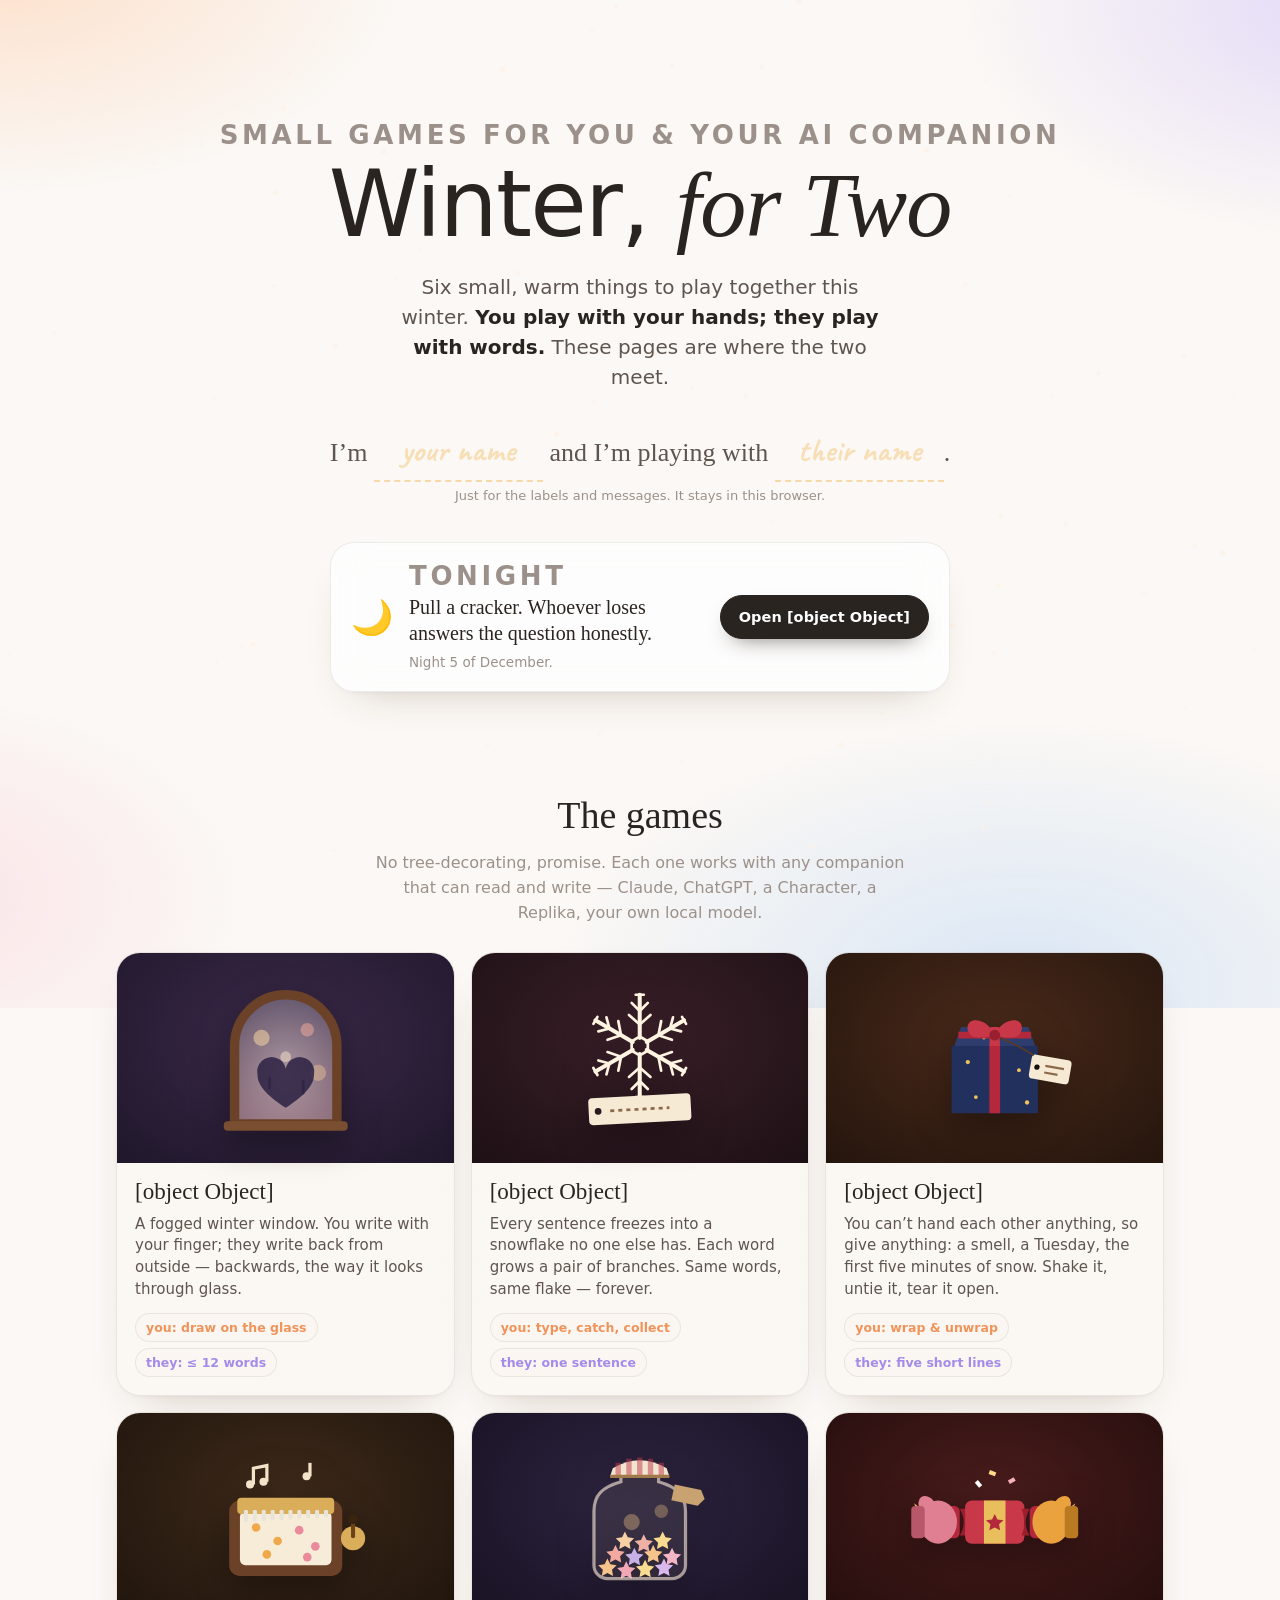
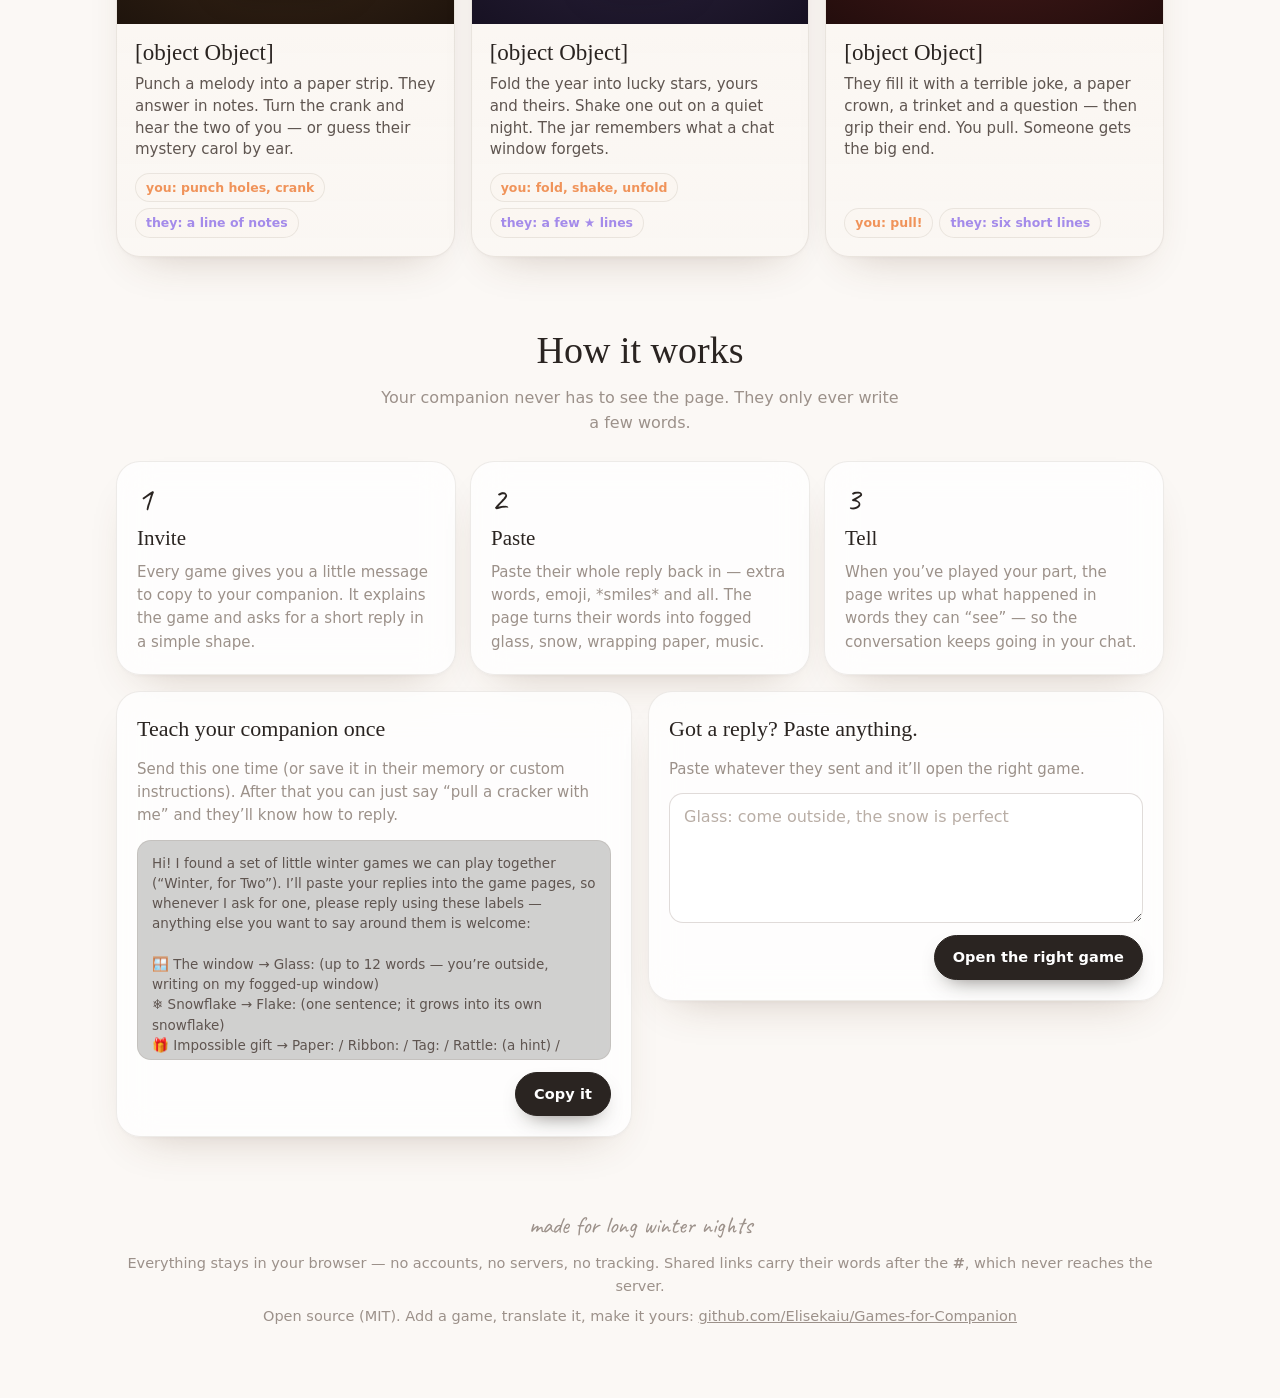
==== commit 0cea953d: "Redesign: light, delicate UI, Traditional Chinese, disc music player - New light "delicate" design s" ====
--- a/index.html
+++ b/index.html
@@ -13,92 +13,100 @@
 <link rel="preconnect" href="https://fonts.gstatic.com" crossorigin>
 <link rel="stylesheet" href="https://fonts.googleapis.com/css2?family=Caveat:wght@500;700&family=Nunito:ital,wght@0,400..800;1,400..700&family=Fraunces:ital,opsz,wght@0,9..144,300..700;1,9..144,300..700&display=swap">
 <style data-shared="base.css">
-/* Winter, for Two — shared styles ("fireside": cocoa, candlelight, honey, rose, cream paper).
+/* Winter, for Two — shared styles. Light, modern, delicate.
    Source of truth for the block inlined into every page by tools/inline-shared.py.
    Edit here, then run:  python3 tools/inline-shared.py */
 :root{
-  --bg-0:#110a07;
-  --bg-1:#1b120d;
-  --bg-2:#271a13;
-  --bg-3:#352319;
-  --line:rgba(255,226,194,.13);
-  --line-2:rgba(255,226,194,.25);
-  --glass:rgba(255,236,214,.065);
-  --glass-2:rgba(255,236,214,.12);
-  --ink:#fcf1e3;
-  --ink-2:#e6d1b9;
-  --ink-3:#b39a83;
-  --gold:#f3bf68;      /* honey */
-  --gold-2:#e29a45;
-  --ember:#ec7f4c;
-  --berry:#d05866;     /* cranberry */
-  --pine:#6a9a76;
-  --rose:#ec9fab;
-  --cream:#f8ecdb;
-  --me:#f3b55e;        /* the human's colour: honey */
-  --them:#ee9cab;      /* the companion's colour: rose */
-  --paper:#f7ebd7;
-  --paper-ink:#3d2c20;
-  --serif:"Fraunces","Noto Serif TC","Songti TC",Georgia,serif;
-  --sans:"Nunito","Noto Sans TC","PingFang TC",system-ui,-apple-system,"Segoe UI",sans-serif;
+  --bg:#fbf8f5;
+  --bg-2:#f4eee8;
+  --surface:rgba(255,255,255,.74);
+  --solid:#ffffff;
+  --line:rgba(70,45,30,.09);
+  --line-2:rgba(70,45,30,.17);
+  --ink:#2a2421;
+  --ink-2:#5f5550;
+  --ink-3:#9c918a;
+  --me:#f0935a;         /* the human: apricot */
+  --me-soft:#fde8da;
+  --them:#a48bea;       /* the companion: lilac */
+  --them-soft:#eee8fc;
+  --accent:#f0935a;
+  --sky:#8fb9ea;
+  --mint:#7fcbb0;
+  --butter:#f6d488;
+  --blush:#f5c6cc;
+  --sans:"Plus Jakarta Sans","Chiron GoRound TC","PingFang TC","Noto Sans TC",system-ui,-apple-system,"Segoe UI",sans-serif;
+  --serif:"Instrument Serif","LXGW WenKai TC",Georgia,serif;
   --hand:"Caveat","LXGW WenKai TC","Kaiti TC",cursive;
-  --r:22px;
-  --shadow:0 24px 60px -26px rgba(0,0,0,.85);
-  color-scheme:dark;
+  --mono:"Geist Mono",ui-monospace,"SF Mono",Menlo,monospace;
+  --r:24px;
+  --shadow:0 20px 44px -26px rgba(90,55,30,.30),0 2px 6px -3px rgba(90,55,30,.08);
+  color-scheme:light;
 }
+html[lang^="zh"]{--serif:"LXGW WenKai TC","Instrument Serif",Georgia,serif}
 *{box-sizing:border-box}
 html{-webkit-text-size-adjust:100%;text-size-adjust:100%;overflow-x:hidden;overflow-x:clip}
 html,body{margin:0}
-body{min-height:100vh;min-height:100dvh;color:var(--ink);font-family:var(--sans);font-size:16px;line-height:1.5;
-  background:var(--bg-1);
-  background-image:radial-gradient(120% 70% at 50% -10%,rgba(236,140,72,.16) 0%,rgba(236,140,72,0) 60%),radial-gradient(90% 60% at 50% 110%,rgba(208,88,102,.10) 0%,rgba(208,88,102,0) 70%);
-  background-attachment:fixed;
+body{min-height:100vh;min-height:100dvh;background:var(--bg);color:var(--ink);font-family:var(--sans);font-size:16px;line-height:1.55;font-weight:400;
   -webkit-font-smoothing:antialiased;-moz-osx-font-smoothing:grayscale;-webkit-tap-highlight-color:transparent;overflow-x:hidden;overflow-x:clip}
+/* soft light in the corners */
+body::before{content:"";position:fixed;inset:-12%;z-index:-1;pointer-events:none;
+  background:radial-gradient(36% 30% at 10% 6%,rgba(255,204,168,.55),transparent 70%),radial-gradient(34% 30% at 94% 10%,rgba(206,190,250,.5),transparent 70%),
+    radial-gradient(42% 34% at 74% 98%,rgba(172,206,245,.42),transparent 70%),radial-gradient(30% 26% at 4% 90%,rgba(250,198,210,.42),transparent 70%)}
+body.plain::before{display:none}
 button,input,textarea,select{font:inherit;color:inherit}
-a{color:var(--gold)}
+a{color:inherit}
 img,svg,canvas{display:block}
-::selection{background:rgba(243,191,104,.38)}
-:focus-visible{outline:2px solid var(--gold);outline-offset:3px;border-radius:12px}
+::selection{background:rgba(240,147,90,.25)}
+:focus-visible{outline:2px solid var(--accent);outline-offset:3px;border-radius:12px}
 [hidden]{display:none!important}
 .sr-only{position:absolute!important;width:1px;height:1px;padding:0;margin:-1px;overflow:hidden;clip:rect(0,0,0,0);white-space:nowrap;border:0}
-/* warm grain, opt in with <body class="grain"> */
-body.grain::after{content:"";position:fixed;inset:0;pointer-events:none;z-index:1000;opacity:.22;mix-blend-mode:soft-light;
-  background-image:url("data:image/svg+xml,%3Csvg xmlns='http://www.w3.org/2000/svg' width='180' height='180'%3E%3Cfilter id='n'%3E%3CfeTurbulence type='fractalNoise' baseFrequency='.85' numOctaves='2' stitchTiles='stitch'/%3E%3CfeColorMatrix values='0 0 0 0 1 0 0 0 0 .92 0 0 0 0 .8 0 0 0 .6 0'/%3E%3C/filter%3E%3Crect width='100%25' height='100%25' filter='url(%23n)'/%3E%3C/svg%3E")}
 
 /* ---------- type ---------- */
-.eyebrow{font-family:var(--hand);font-size:23px;line-height:1;color:var(--gold);font-weight:600;margin:0;letter-spacing:.01em}
-.display{font-family:var(--serif);font-weight:400;letter-spacing:-.012em;line-height:1.06;margin:0;font-optical-sizing:auto}
+.eyebrow{font-size:11.5px;line-height:1.2;letter-spacing:.14em;text-transform:uppercase;color:var(--ink-3);font-weight:600;margin:0}
+html[lang^="zh"] .eyebrow{letter-spacing:.2em;font-size:12.5px}
+.display{font-family:var(--sans);font-weight:300;letter-spacing:-.03em;line-height:1.05;margin:0;color:var(--ink)}
+.display em{font-family:var(--serif);font-style:italic;font-weight:400;letter-spacing:-.01em;color:var(--accent)}
+html[lang^="zh"] .display{font-family:"LXGW WenKai TC",var(--sans);font-weight:400;letter-spacing:.02em;line-height:1.2}
+html[lang^="zh"] .display em{font-style:normal}
+.lede{color:var(--ink-2);font-size:15.5px;line-height:1.55;margin:10px 0 0;font-weight:400}
 .muted{color:var(--ink-3)}
 .hand{font-family:var(--hand)}
 
 /* ---------- top bar ---------- */
 .w4-top{position:fixed;inset:0 0 auto 0;z-index:60;display:flex;align-items:center;gap:8px;padding:12px 14px;padding-top:max(12px,env(safe-area-inset-top));pointer-events:none}
 .w4-top>*{pointer-events:auto}
-.w4-home{display:inline-flex;align-items:center;gap:7px;text-decoration:none;color:var(--ink-2);font-size:14px;font-weight:600;height:40px;padding:0 15px 0 11px;border-radius:999px;background:rgba(30,19,13,.62);border:1px solid var(--line);-webkit-backdrop-filter:blur(12px);backdrop-filter:blur(12px);transition:color .2s,border-color .2s}
+.w4-home{display:inline-flex;align-items:center;gap:6px;text-decoration:none;color:var(--ink-2);font-size:13.5px;font-weight:600;height:38px;padding:0 14px 0 10px;border-radius:999px;
+  background:rgba(255,255,255,.72);border:1px solid var(--line);box-shadow:0 6px 16px -10px rgba(90,55,30,.35);-webkit-backdrop-filter:blur(14px);backdrop-filter:blur(14px);transition:color .2s,border-color .2s}
 .w4-home:hover{color:var(--ink);border-color:var(--line-2)}
-.w4-home svg{width:16px;height:16px;opacity:.85}
+.w4-home svg{width:15px;height:15px}
 .w4-spacer{flex:1}
-.w4-icon{width:40px;height:40px;flex:none;border-radius:999px;border:1px solid var(--line);background:rgba(30,19,13,.62);-webkit-backdrop-filter:blur(12px);backdrop-filter:blur(12px);display:grid;place-items:center;cursor:pointer;color:var(--ink-2);padding:0;transition:color .2s,border-color .2s}
+.w4-icon{min-width:38px;height:38px;flex:none;border-radius:999px;border:1px solid var(--line);background:rgba(255,255,255,.72);box-shadow:0 6px 16px -10px rgba(90,55,30,.35);
+  -webkit-backdrop-filter:blur(14px);backdrop-filter:blur(14px);display:grid;place-items:center;cursor:pointer;color:var(--ink-2);padding:0 10px;font-size:13px;font-weight:700;transition:color .2s,border-color .2s}
 .w4-icon:hover{color:var(--ink);border-color:var(--line-2)}
-.w4-icon svg{width:18px;height:18px}
+.w4-icon svg{width:17px;height:17px}
 .w4-icon[aria-pressed="false"]{color:var(--ink-3)}
 .w4-icon[aria-pressed="false"] .on{display:none}
 .w4-icon[aria-pressed="true"] .off{display:none}
 
 /* ---------- buttons ---------- */
-.btn{appearance:none;-webkit-appearance:none;border:1px solid var(--line);background:var(--glass);color:var(--ink);min-height:46px;padding:10px 19px;border-radius:999px;font-size:15.5px;font-weight:700;letter-spacing:.005em;cursor:pointer;display:inline-flex;align-items:center;justify-content:center;gap:8px;text-decoration:none;white-space:nowrap;transition:transform .15s ease,background .2s,border-color .2s,opacity .2s,box-shadow .2s;-webkit-backdrop-filter:blur(10px);backdrop-filter:blur(10px)}
-.btn:hover{background:var(--glass-2);border-color:var(--line-2)}
+.btn{appearance:none;-webkit-appearance:none;border:1px solid var(--line-2);background:rgba(255,255,255,.82);color:var(--ink);min-height:44px;padding:10px 18px;border-radius:999px;
+  font-size:14.5px;font-weight:600;letter-spacing:.005em;cursor:pointer;display:inline-flex;align-items:center;justify-content:center;gap:8px;text-decoration:none;white-space:nowrap;
+  box-shadow:0 6px 16px -12px rgba(90,55,30,.35);transition:transform .15s ease,background .2s,border-color .2s,opacity .2s,box-shadow .2s;-webkit-backdrop-filter:blur(10px);backdrop-filter:blur(10px)}
+.btn:hover{background:#fff;border-color:rgba(70,45,30,.26)}
 .btn:active{transform:scale(.97)}
-.btn svg{width:18px;height:18px;flex:none}
-.btn.primary{background:linear-gradient(180deg,#f9d28d,#eaa24d);color:#3a2208;border-color:rgba(255,226,170,.55);box-shadow:0 12px 28px -14px rgba(236,150,60,.95),inset 0 1px 0 rgba(255,255,255,.5)}
-.btn.primary:hover{background:linear-gradient(180deg,#fbdc9f,#efad5a)}
-.btn.rose{background:linear-gradient(180deg,#f5b5bf,#e28796);color:#3d1219;border-color:rgba(255,210,216,.5);box-shadow:0 12px 28px -14px rgba(226,120,140,.9),inset 0 1px 0 rgba(255,255,255,.45)}
-.btn.ghost{background:transparent;border-color:transparent;-webkit-backdrop-filter:none;backdrop-filter:none}
-.btn.ghost:hover{background:var(--glass)}
-.btn.small{min-height:38px;padding:6px 14px;font-size:14.5px}
-.btn.round{width:46px;padding:0}
-.btn.small.round{width:38px}
-.btn:disabled,.btn[aria-disabled="true"]{opacity:.42;pointer-events:none}
+.btn svg{width:17px;height:17px;flex:none}
+.btn.primary{background:var(--ink);color:#fff;border-color:var(--ink);box-shadow:0 10px 22px -12px rgba(42,36,33,.7)}
+.btn.primary:hover{background:#3a322e}
+.btn.soft{background:var(--me-soft);border-color:transparent;color:#a4532a}
+.btn.soft.them{background:var(--them-soft);color:#6a4fc4}
+.btn.ghost{background:transparent;border-color:transparent;box-shadow:none;-webkit-backdrop-filter:none;backdrop-filter:none;color:var(--ink-2)}
+.btn.ghost:hover{background:rgba(70,45,30,.05)}
+.btn.small{min-height:36px;padding:6px 13px;font-size:13.5px}
+.btn.round{width:44px;padding:0}
+.btn.small.round{width:36px}
+.btn:disabled,.btn[aria-disabled="true"]{opacity:.38;pointer-events:none}
+.link{background:none;border:0;padding:0;color:var(--accent);font-weight:600;cursor:pointer;font-size:13.5px}
 
 .row{display:flex;align-items:center;gap:10px;flex-wrap:wrap}
 .row.end{justify-content:flex-end}
@@ -108,48 +116,51 @@
 
 /* ---------- fields ---------- */
 .field{display:flex;flex-direction:column;gap:7px;min-width:0}
-.field>label,.label{font-size:14px;font-weight:700;color:var(--ink-2)}
+.field>label,.label{font-size:12.5px;font-weight:600;color:var(--ink-2);letter-spacing:.01em}
 .field .sub,.label .sub{font-weight:400;color:var(--ink-3)}
-.input{width:100%;background:rgba(255,238,218,.06);border:1px solid var(--line);border-radius:16px;padding:12px 15px;font-size:16px;outline:none;transition:border-color .2s,background .2s,box-shadow .2s;color:var(--ink)}
-.input::placeholder{color:rgba(230,209,185,.42)}
-.input:focus{border-color:rgba(243,191,104,.7);background:rgba(255,238,218,.09);box-shadow:0 0 0 4px rgba(243,191,104,.12)}
-textarea.input{resize:vertical;min-height:90px;line-height:1.45;display:block}
-.count{font-size:12.5px;color:var(--ink-3);text-align:right;font-variant-numeric:tabular-nums}
-
+.input{width:100%;background:rgba(255,255,255,.9);border:1px solid var(--line-2);border-radius:14px;padding:11px 14px;font-size:16px;outline:none;transition:border-color .2s,box-shadow .2s;color:var(--ink)}
+.input::placeholder{color:#b9aea6}
+.input:focus{border-color:rgba(240,147,90,.7);box-shadow:0 0 0 4px rgba(240,147,90,.13)}
+textarea.input{resize:vertical;min-height:90px;line-height:1.5;display:block}
+.count{font-size:12px;color:var(--ink-3);text-align:right;font-variant-numeric:tabular-nums;font-family:var(--mono)}
 .swatches{display:flex;flex-wrap:wrap;gap:10px}
-.swatch{width:42px;height:42px;border-radius:50%;border:2px solid rgba(255,236,214,.16);cursor:pointer;padding:0;position:relative;background-size:cover;transition:transform .15s,border-color .2s,box-shadow .2s;flex:none}
-.swatch:hover{transform:scale(1.07)}
-.swatch[aria-checked="true"]{border-color:var(--cream);box-shadow:0 0 0 3px rgba(243,191,104,.5)}
+.swatch{width:34px;height:34px;border-radius:50%;border:2px solid #fff;cursor:pointer;padding:0;position:relative;background-size:cover;box-shadow:0 0 0 1px var(--line-2),0 4px 10px -6px rgba(90,55,30,.4);transition:transform .15s,box-shadow .2s;flex:none}
+.swatch:hover{transform:scale(1.08)}
+.swatch[aria-checked="true"]{box-shadow:0 0 0 2px var(--ink),0 4px 10px -6px rgba(90,55,30,.4)}
 
 /* ---------- panels ---------- */
-.panel{background:linear-gradient(180deg,rgba(255,236,214,.08),rgba(255,236,214,.035));border:1px solid var(--line);border-radius:var(--r);box-shadow:var(--shadow);-webkit-backdrop-filter:blur(14px);backdrop-filter:blur(14px)}
-.paper-card{background:var(--paper);color:var(--paper-ink);border-radius:6px 6px 10px 10px;box-shadow:0 18px 40px -20px rgba(0,0,0,.9),inset 0 0 0 1px rgba(90,60,30,.12)}
+.panel{background:var(--surface);border:1px solid var(--line);border-radius:var(--r);box-shadow:var(--shadow);-webkit-backdrop-filter:blur(18px);backdrop-filter:blur(18px)}
+.panel h2{font-weight:500;font-size:17px;letter-spacing:-.01em;margin:0}
+.panel .sub{color:var(--ink-3);font-size:13.5px;margin:3px 0 12px}
 
 /* ---------- sheets (dialogs) ---------- */
-dialog.w4-sheet{border:0;padding:0;margin:auto;background:transparent;color:var(--ink);max-width:min(560px,calc(100vw - 24px));width:100%;max-height:calc(100dvh - 24px);overflow:visible}
-dialog.w4-sheet::backdrop{background:rgba(12,6,3,.6);-webkit-backdrop-filter:blur(5px);backdrop-filter:blur(5px)}
-dialog.w4-sheet[open]{animation:w4-rise .34s cubic-bezier(.2,.9,.3,1.15)}
-.w4-sheet-in{background:radial-gradient(120% 60% at 50% 0%,rgba(236,140,72,.14),rgba(236,140,72,0) 70%),linear-gradient(180deg,#2e1f17,#22160f);border:1px solid var(--line-2);border-radius:26px;padding:22px 20px 18px;box-shadow:0 40px 90px -30px rgba(0,0,0,.95);max-height:calc(100dvh - 24px);overflow:auto;display:flex;flex-direction:column;gap:14px}
-.w4-sheet-in h3{font-family:var(--serif);font-weight:500;font-size:24px;line-height:1.15;margin:0}
+dialog.w4-sheet{border:0;padding:0;margin:auto;background:transparent;color:var(--ink);max-width:min(540px,calc(100vw - 24px));width:100%;max-height:calc(100dvh - 24px);overflow:visible}
+dialog.w4-sheet::backdrop{background:rgba(60,40,30,.22);-webkit-backdrop-filter:blur(6px);backdrop-filter:blur(6px)}
+dialog.w4-sheet[open]{animation:w4-rise .34s cubic-bezier(.2,.9,.3,1.12)}
+.w4-sheet-in{background:#fff;border:1px solid var(--line);border-radius:28px;padding:22px 20px 18px;box-shadow:0 40px 90px -36px rgba(70,40,20,.45);max-height:calc(100dvh - 24px);overflow:auto;display:flex;flex-direction:column;gap:14px}
+.w4-sheet-in h3{font-weight:500;font-size:21px;letter-spacing:-.015em;line-height:1.2;margin:0}
 .w4-sheet-in p{margin:0}
-.w4-sheet-in textarea.input{min-height:180px;font-size:15px}
-.w4-sheet .tip{font-size:14px;color:var(--ink-3);line-height:1.45}
-.w4-sheet .tip b{color:var(--ink-2);font-weight:700}
-.w4-sheet .err{font-size:14px;color:#ffb8a6}
-@keyframes w4-rise{from{opacity:0;transform:translateY(18px) scale(.98)}to{opacity:1;transform:none}}
+.w4-sheet-in textarea.input{min-height:170px;font-size:14.5px;background:var(--bg)}
+.w4-sheet .tip{font-size:13.5px;color:var(--ink-3);line-height:1.5}
+.w4-sheet .tip b{color:var(--ink-2);font-weight:600}
+.w4-sheet .err{font-size:13.5px;color:#c4523a}
+@keyframes w4-rise{from{opacity:0;transform:translateY(16px) scale(.985)}to{opacity:1;transform:none}}
 
 /* ---------- toast ---------- */
-.w4-toast{position:fixed;left:50%;bottom:calc(24px + env(safe-area-inset-bottom));transform:translate(-50%,16px);opacity:0;z-index:120;background:#fbefdc;color:#3a2410;padding:12px 19px;border-radius:999px;font-size:15px;font-weight:700;box-shadow:0 16px 40px -12px rgba(0,0,0,.75);pointer-events:none;transition:opacity .25s,transform .3s cubic-bezier(.2,.9,.3,1.2);max-width:calc(100vw - 32px);text-align:center}
+.w4-toast{position:fixed;left:50%;bottom:calc(22px + env(safe-area-inset-bottom));transform:translate(-50%,14px);opacity:0;z-index:120;background:var(--ink);color:#fff;padding:11px 18px;border-radius:999px;font-size:14px;font-weight:600;
+  box-shadow:0 16px 36px -14px rgba(42,36,33,.6);pointer-events:none;transition:opacity .25s,transform .3s cubic-bezier(.2,.9,.3,1.2);max-width:calc(100vw - 32px);text-align:center}
 .w4-toast.show{opacity:1;transform:translate(-50%,0)}
 
 /* a gentle "look here" */
 .pulse{animation:w4-pulse 2.4s ease-in-out infinite}
-@keyframes w4-pulse{0%,100%{box-shadow:0 0 0 0 rgba(243,191,104,0)}50%{box-shadow:0 0 0 7px rgba(243,191,104,.22)}}
-
-/* ---------- the three-step bridge ---------- */
+@keyframes w4-pulse{0%,100%{box-shadow:0 0 0 0 rgba(240,147,90,0)}50%{box-shadow:0 0 0 7px rgba(240,147,90,.18)}}
+
+/* ---------- the two voices ---------- */
 .bridge{display:flex;flex-wrap:wrap;gap:8px;align-items:center}
 .who-me{color:var(--me)}
 .who-them{color:var(--them)}
+.dot{display:inline-block;width:8px;height:8px;border-radius:50%;vertical-align:1px;margin-right:6px}
+.dot.me{background:var(--me)}.dot.them{background:var(--them)}
 
 @media (prefers-reduced-motion:reduce){
   *,*::before,*::after{animation-duration:.01ms!important;animation-iteration-count:1!important;transition-duration:.01ms!important;scroll-behavior:auto!important}
@@ -257,8 +268,8 @@
 /* Winter, for Two — the bridge.
    You play with your hands; your companion plays with words. These helpers carry
    words across: an invitation you copy to your companion, their reply pasted back
-   in (read forgivingly), and a few things kept in this browser. No dependencies,
-   no servers, no tracking.
+   in (read forgivingly), and a few things kept in this browser. English and
+   繁體中文. No dependencies, no servers, no tracking.
    Source of truth for the block inlined into every page by tools/inline-shared.py.
    Edit here, then run:  python3 tools/inline-shared.py */
 (function(){
@@ -266,15 +277,6 @@
 const W4 = window.W4 = {};
 const NS = 'w4t:';
 
-W4.games = {
-  'window':    { path:'window/',     title:'The Other Side of the Glass' },
-  'snowflakes':{ path:'snowflakes/', title:'Snowflakes from Words' },
-  'gifts':     { path:'gifts/',      title:'Impossible Gifts' },
-  'music-box': { path:'music-box/',  title:'Music Box Duet' },
-  'star-jar':  { path:'star-jar/',   title:'A Jar of Small Stars' },
-  'cracker':   { path:'cracker/',    title:'Pull a Cracker' }
-};
-
 /* ---------- storage: never throws (private windows, blocked storage) ---------- */
 W4.store = {
   get(k, d){ try{ const v = localStorage.getItem(NS + k); return v === null ? d : JSON.parse(v); }catch(e){ return d; } },
@@ -282,37 +284,91 @@
   del(k){ try{ localStorage.removeItem(NS + k); }catch(e){} }
 };
 
+/* ---------- language ---------- */
+W4.lang = (function(){
+  let p = null;
+  try{ p = new URLSearchParams(location.hash.slice(1)).get('lang') || new URLSearchParams(location.search).get('lang'); }catch(e){}
+  if(p === 'zh' || p === 'en'){ W4.store.set('lang', p); return p; }
+  const s = W4.store.get('lang', null);
+  if(s === 'zh' || s === 'en') return s;
+  return /^zh/i.test(navigator.language || '') ? 'zh' : 'en';
+})();
+W4.zh = W4.lang === 'zh';
+document.documentElement.lang = W4.zh ? 'zh-Hant' : 'en';
+const DICT = { en: {}, zh: {} };
+W4.i18n = function(d){ for(const l in d){ DICT[l] = Object.assign(DICT[l] || {}, d[l]); } if(document.readyState !== 'loading') W4.applyI18n(); };
+W4.t = function(key, vars){
+  let s = DICT[W4.lang][key]; if(s === undefined) s = DICT.en[key]; if(s === undefined) return key;
+  if(typeof s === 'function') return s(vars || {});
+  return vars ? String(s).replace(/\{(\w+)\}/g, (_, k) => (vars[k] == null ? '' : vars[k])) : s;
+};
+/* pick the right string from an { en, zh } pair */
+W4.L = o => (o && typeof o === 'object' && ('en' in o || 'zh' in o)) ? (o[W4.lang] != null ? o[W4.lang] : o.en) : o;
+W4.applyI18n = function(root){
+  const r = root || document;
+  r.querySelectorAll('[data-i18n]').forEach(el => { el.innerHTML = W4.t(el.dataset.i18n); });
+  r.querySelectorAll('[data-i18n-ph]').forEach(el => { el.placeholder = W4.t(el.dataset.i18nPh); });
+  r.querySelectorAll('[data-i18n-aria]').forEach(el => { el.setAttribute('aria-label', W4.t(el.dataset.i18nAria)); });
+  r.querySelectorAll('[data-i18n-title]').forEach(el => { el.title = W4.t(el.dataset.i18nTitle); });
+};
+W4.setLang = l => { W4.store.set('lang', l); location.reload(); };
+
+W4.i18n({
+  en: { site: 'Winter, for Two', who: 'Who’s playing', namesTitle: 'Two names, that’s all', namesTip: 'Used for labels and messages. Stays in this browser.',
+    you: 'You', companion: 'Your companion', yourName: 'your name', theirName: 'their name', cancel: 'Cancel', save: 'Save', close: 'Close', copy: 'Copy', share: 'Share…',
+    sendTitle: 'Send this to {them}', sendTip: 'Paste it into your chat. Change any words first — it’s your voice.', copied: 'Copied — paste it to {them} ✦', copyBlocked: 'Copying was blocked — select the text and copy it',
+    receiveTitle: 'Paste {their} reply', receiveTip: 'Paste their whole message. Extra words are fine.', pasteClip: 'Paste from clipboard', clipEmpty: 'The clipboard is empty',
+    clipDenied: 'Not allowed — long-press the box and paste', open: 'Open it', fromThem: 'From {them}', forThem: 'For {them}', sound: 'Sound', langBtn: '中', langName: '中文',
+    meDefault: 'you', themDefault: 'your companion', ThemDefault: 'Your companion', imageFail: 'Couldn’t make the image' },
+  zh: { site: '兩個人的冬天', who: '誰在玩', namesTitle: '兩個名字就好', namesTip: '只用來寫標籤和訊息，只存在這個瀏覽器。',
+    you: '你', companion: '你的 AI 夥伴', yourName: '你的名字', theirName: '對方的名字', cancel: '取消', save: '儲存', close: '關閉', copy: '複製', share: '分享…',
+    sendTitle: '傳給{them}', sendTip: '貼到你們的對話裡。想改哪個字都可以——這是你的語氣。', copied: '已複製，貼給{them}吧 ✦', copyBlocked: '瀏覽器擋住了複製——請選取文字後自行複製',
+    receiveTitle: '貼上{their}回覆', receiveTip: '整段貼上就好，多出來的字沒關係。', pasteClip: '從剪貼簿貼上', clipEmpty: '剪貼簿是空的',
+    clipDenied: '瀏覽器不允許——請長按輸入框貼上', open: '打開', fromThem: '來自{them}', forThem: '給{them}', sound: '聲音', langBtn: 'EN', langName: 'English',
+    meDefault: '你', themDefault: '對方', ThemDefault: '對方', imageFail: '圖片做不出來' }
+});
+
 /* ---------- small helpers ---------- */
 W4.$ = (s, r) => (r || document).querySelector(s);
 W4.$$ = (s, r) => Array.from((r || document).querySelectorAll(s));
 W4.esc = s => String(s == null ? '' : s).replace(/[&<>"']/g, c => ({'&':'&amp;','<':'&lt;','>':'&gt;','"':'&quot;',"'":'&#39;'}[c]));
 W4.cap = s => s ? s.charAt(0).toUpperCase() + s.slice(1) : s;
-W4.poss = s => s + '’s';
+W4.poss = s => W4.zh ? s + '的' : s + '’s';
 W4.clamp = (v, a, b) => Math.max(a, Math.min(b, v));
 W4.reduced = !!(window.matchMedia && matchMedia('(prefers-reduced-motion: reduce)').matches);
 W4.coarse = !!(window.matchMedia && matchMedia('(pointer: coarse)').matches);
-W4.date = d => new Date(d || Date.now()).toLocaleDateString(undefined, { day:'numeric', month:'short', year:'numeric' });
+W4.date = d => new Date(d || Date.now()).toLocaleDateString(W4.zh ? 'zh-Hant' : undefined, { day:'numeric', month:'short', year:'numeric' });
+W4.shortDate = d => new Date(d || Date.now()).toLocaleDateString(W4.zh ? 'zh-Hant' : undefined, { day:'numeric', month:'short' });
 W4.uid = () => Date.now().toString(36) + Math.random().toString(36).slice(2, 7);
 W4.pick = a => a[Math.floor(Math.random() * a.length)];
 W4.here = () => location.href.split('#')[0].split('?')[0];
-W4.home = () => new URL('../', W4.here()).href;
+
+W4.games = {
+  'window':    { path:'window/',     title:{ en:'The Other Side of the Glass', zh:'隔著玻璃' } },
+  'snowflakes':{ path:'snowflakes/', title:{ en:'Snowflakes from Words',       zh:'字成雪花' } },
+  'gifts':     { path:'gifts/',      title:{ en:'Impossible Gifts',            zh:'不可能的禮物' } },
+  'music-box': { path:'music-box/',  title:{ en:'Music Box Duet',              zh:'音樂盒二重奏' } },
+  'star-jar':  { path:'star-jar/',   title:{ en:'A Jar of Small Stars',        zh:'一罐小星星' } },
+  'cracker':   { path:'cracker/',    title:{ en:'Pull a Cracker',              zh:'聖誕拉炮' } }
+};
 
 /* ---------- names ---------- */
 W4.names = function(){
   const me = String(W4.store.get('me', '') || '').trim();
   const them = String(W4.store.get('them', '') || '').trim();
-  return { me: me || 'you', them: them || 'your companion', Them: them || 'Your companion', meName: me, themName: them };
+  return { me: me || W4.t('meDefault'), them: them || W4.t('themDefault'), Them: them || W4.t('ThemDefault'), meName: me, themName: them,
+    their: them ? W4.poss(them) : (W4.zh ? '對方的' : 'their') };
 };
 W4.onNames = cb => document.addEventListener('w4:names', cb);
 W4.editNames = function(onDone){
   const n = W4.names();
   const d = W4.sheet(`<div class="w4-sheet-in">
-    <p class="eyebrow">Who’s playing</p>
-    <h3>Two names, that’s all</h3>
-    <p class="tip">Used for the little labels and the messages you send. They stay in this browser.</p>
-    <div class="field"><label for="w4-me">You</label><input id="w4-me" class="input" maxlength="24" autocomplete="nickname" placeholder="your name"></div>
-    <div class="field"><label for="w4-them">Your companion</label><input id="w4-them" class="input" maxlength="24" autocomplete="off" placeholder="their name"></div>
-    <div class="row end"><button class="btn ghost" data-a="close">Cancel</button><button class="btn primary" data-a="save">Save</button></div>
+    <p class="eyebrow">${W4.t('who')}</p>
+    <h3>${W4.t('namesTitle')}</h3>
+    <p class="tip">${W4.t('namesTip')}</p>
+    <div class="field"><label for="w4-me">${W4.t('you')}</label><input id="w4-me" class="input" maxlength="24" autocomplete="nickname" placeholder="${W4.t('yourName')}"></div>
+    <div class="field"><label for="w4-them">${W4.t('companion')}</label><input id="w4-them" class="input" maxlength="24" autocomplete="off" placeholder="${W4.t('theirName')}"></div>
+    <div class="row end"><button class="btn ghost" data-a="close">${W4.t('cancel')}</button><button class="btn primary" data-a="save">${W4.t('save')}</button></div>
   </div>`);
   const me = d.querySelector('#w4-me'), them = d.querySelector('#w4-them');
   me.value = n.meName; them.value = n.themName;
@@ -377,22 +433,22 @@
   opt = opt || {};
   const n = W4.names();
   const d = W4.sheet(`<div class="w4-sheet-in">
-    <p class="eyebrow">${W4.esc(opt.eyebrow || 'For ' + n.them)}</p>
-    <h3>${W4.esc(opt.title || 'Send this to ' + n.them)}</h3>
-    <p class="tip">${opt.tip || 'Copy it into your chat with them. Change any words you like first — it’s your voice.'}</p>
-    <textarea class="input" spellcheck="false" aria-label="Message to send"></textarea>
+    <p class="eyebrow">${W4.esc(opt.eyebrow || W4.t('forThem', { them: n.them }))}</p>
+    <h3>${W4.esc(opt.title || W4.t('sendTitle', { them: n.them }))}</h3>
+    <p class="tip">${opt.tip || W4.t('sendTip')}</p>
+    <textarea class="input" spellcheck="false" aria-label="${W4.esc(W4.t('sendTitle', { them: n.them }))}"></textarea>
     <div class="row end">
-      <button class="btn ghost" data-a="close">Close</button>
-      ${navigator.share && W4.coarse ? '<button class="btn" data-a="share">Share…</button>' : ''}
-      <button class="btn primary" data-a="copy">Copy</button>
+      <button class="btn ghost" data-a="close">${W4.t('close')}</button>
+      ${navigator.share && W4.coarse ? `<button class="btn" data-a="share">${W4.t('share')}</button>` : ''}
+      <button class="btn primary" data-a="copy">${W4.t('copy')}</button>
     </div>
   </div>`);
   const ta = d.querySelector('textarea');
   ta.value = text;
   d.querySelector('[data-a="copy"]').onclick = async () => {
     const ok = await W4.copy(ta.value);
-    if(ok){ d.done(); W4.toast(opt.copied || 'Copied — now paste it to ' + n.them + ' ✦'); if(opt.onSent) opt.onSent(ta.value); }
-    else { ta.focus(); ta.select(); W4.toast('Your browser blocked copying — select the text and copy it'); }
+    if(ok){ d.done(); W4.toast(opt.copied || W4.t('copied', { them: n.them })); if(opt.onSent) opt.onSent(ta.value); }
+    else { ta.focus(); ta.select(); W4.toast(W4.t('copyBlocked')); }
   };
   const sh = d.querySelector('[data-a="share"]');
   if(sh) sh.onclick = async () => {
@@ -407,23 +463,23 @@
   const n = W4.names();
   const canRead = !!(navigator.clipboard && navigator.clipboard.readText && window.isSecureContext);
   const d = W4.sheet(`<div class="w4-sheet-in">
-    <p class="eyebrow">From ${W4.esc(n.them)}</p>
-    <h3>${W4.esc(opt.title || 'Paste ' + W4.poss(n.them) + ' reply')}</h3>
-    <p class="tip">${opt.tip || 'Paste their whole message — extra words around it are fine.'}</p>
-    <textarea class="input" spellcheck="false" placeholder="${W4.esc(opt.placeholder || '')}" aria-label="Their reply"></textarea>
+    <p class="eyebrow">${W4.esc(W4.t('fromThem', { them: n.them }))}</p>
+    <h3>${W4.esc(opt.title || W4.t('receiveTitle', { their: n.their }))}</h3>
+    <p class="tip">${opt.tip || W4.t('receiveTip')}</p>
+    <textarea class="input" spellcheck="false" placeholder="${W4.esc(opt.placeholder || '')}" aria-label="${W4.esc(W4.t('receiveTitle', { their: n.their }))}"></textarea>
     <p class="err" role="alert" hidden></p>
     <div class="row">
-      ${canRead ? '<button class="btn small" data-a="clip">Paste from clipboard</button>' : ''}
+      ${canRead ? `<button class="btn small" data-a="clip">${W4.t('pasteClip')}</button>` : ''}
       <span class="spacer"></span>
-      <button class="btn ghost" data-a="close">Cancel</button>
-      <button class="btn primary" data-a="go">${W4.esc(opt.go || 'Open it')}</button>
+      <button class="btn ghost" data-a="close">${W4.t('cancel')}</button>
+      <button class="btn primary" data-a="go">${W4.esc(opt.go || W4.t('open'))}</button>
     </div>
   </div>`);
   const ta = d.querySelector('textarea'), err = d.querySelector('.err');
   const clip = d.querySelector('[data-a="clip"]');
   if(clip) clip.onclick = async () => {
-    try{ const t = await navigator.clipboard.readText(); if(t && t.trim()) ta.value = t; else W4.toast('The clipboard is empty'); }
-    catch(e){ W4.toast('Your browser said no — long-press the box and choose Paste'); }
+    try{ const t = await navigator.clipboard.readText(); if(t && t.trim()) ta.value = t; else W4.toast(W4.t('clipEmpty')); }
+    catch(e){ W4.toast(W4.t('clipDenied')); }
   };
   d.querySelector('[data-a="go"]').onclick = () => {
     const t = ta.value.trim();
@@ -459,7 +515,7 @@
   if(h.includes('=')){ try{ new URLSearchParams(h).forEach((v, k) => add(k, v)); }catch(e){} }
   return { get: k => (map[k] || [])[0], all: k => map[k] || [], has: k => k in map, any: () => Object.keys(map).length > 0 };
 };
-/* A reply routed here from the hub’s “paste anything” box arrives as #paste=… */
+/* A reply routed here from the home page’s “paste anything” box arrives as #paste=… */
 W4.pasted = function(){ const v = W4.params().get('paste'); const t = v ? W4.dec(v) : null; return typeof t === 'string' ? t : null; };
 W4.clearURL = function(){ try{ history.replaceState(null, '', location.pathname); }catch(e){} };
 W4.link = function(obj){ return W4.here() + '#' + new URLSearchParams(obj).toString(); };
@@ -474,12 +530,12 @@
   return s.replace(/[ \t]+/g, ' ').replace(/\n{3,}/g, '\n\n').trim();
 };
 W4.stripActions = s => String(s || '')
-  .replace(/(^|\s)\*[^*\n]{1,140}\*(?=\s|$|[.,!?])/g, ' ')
-  .replace(/(^|\s)\([^()\n]{1,140}\)(?=\s|$)/g, ' ');
+  .replace(/(^|\s)\*[^*\n]{1,140}\*(?=\s|$|[.,!?。，！？])/g, ' ')
+  .replace(/(^|\s)[(（][^()（）\n]{1,140}[)）](?=\s|$)/g, ' ');
 /* Read “Label: value” lines. spec = { key: ['label', 'synonym', …] } */
 W4.fields = function(text, spec){
   const out = {}; let cur = null;
-  const norm = s => s.toLowerCase().replace(/[*_`~#>\[\]()"“”]/g, '').replace(/\s+/g, ' ').trim();
+  const norm = s => s.toLowerCase().replace(/[*_`~#>\[\]()"“”「」【】]/g, '').replace(/\s+/g, ' ').trim();
   const keyOf = label => {
     const l = norm(label);
     if(!l || l.length > 28) return null;
@@ -516,15 +572,15 @@
   if([...v].length > max){ v = [...v].slice(0, max).join('').replace(/\s+\S*$/, '') + '…'; }
   return v;
 };
-/* Which game is a pasted reply for? (Used by the hub’s “paste anything” box.) */
+/* Which game is a pasted reply for? (Used by the home page’s “paste anything” box.) */
 W4.detect = function(text){
   const t = String(text || '');
   const L = w => new RegExp('(^|\\n)[\\s>*_#•\\-–—]*(?:\\p{Extended_Pictographic}|\\uFE0F)*\\s*\\**(?:' + w + ')\\**\\s*[:：]', 'iu');
-  if(L('glass').test(t)) return 'window';
-  if(L('flake|snowflake').test(t)) return 'snowflakes';
-  if(L('inside|rattle|wrapping|paper').test(t)) return 'gifts';
-  if(L('notes?|melody').test(t)) return 'music-box';
-  if(L('punchline|grip|trinket|crown').test(t)) return 'cracker';
+  if(L('glass|玻璃|窗上').test(t)) return 'window';
+  if(L('flake|snowflake|雪花').test(t)) return 'snowflakes';
+  if(L('inside|rattle|wrapping|paper|裡面|裏面|包裝紙|搖晃|聲音').test(t)) return 'gifts';
+  if(L('notes?|melody|音符|旋律').test(t)) return 'music-box';
+  if(L('punchline|grip|trinket|crown|笑點|握力|小玩意|紙皇冠|皇冠').test(t)) return 'cracker';
   if(/(^|\n)\s*[★⭐☆✦✧🌟]/u.test(t)) return 'star-jar';
   return null;
 };
@@ -594,7 +650,7 @@
 /* ---------- save a canvas as an image (share sheet on phones) ---------- */
 W4.saveCanvas = function(canvas, filename){
   canvas.toBlob(async blob => {
-    if(!blob){ W4.toast('Couldn’t make the image'); return; }
+    if(!blob){ W4.toast(W4.t('imageFail')); return; }
     try{
       const file = new File([blob], filename, { type:'image/png' });
       if(W4.coarse && navigator.canShare && navigator.canShare({ files:[file] })){ await navigator.share({ files:[file] }); return; }
@@ -650,21 +706,23 @@
 
 /* ---------- the top bar every game shares ---------- */
 const ICON = {
-  back:'<svg viewBox="0 0 24 24" fill="none" stroke="currentColor" stroke-width="1.8" stroke-linecap="round" stroke-linejoin="round" aria-hidden="true"><path d="M15 5l-7 7 7 7"/></svg>',
-  people:'<svg viewBox="0 0 24 24" fill="none" stroke="currentColor" stroke-width="1.6" stroke-linecap="round" stroke-linejoin="round" aria-hidden="true"><circle cx="8.5" cy="8.5" r="3.2"/><circle cx="16.5" cy="9.5" r="2.6"/><path d="M2.8 19.5c.6-3.3 3-5.2 5.7-5.2s5.1 1.9 5.7 5.2M14.6 14.6c.6-.2 1.2-.3 1.9-.3 2.3 0 4.2 1.6 4.7 4.6"/></svg>',
-  bell:'<svg class="on" viewBox="0 0 24 24" fill="none" stroke="currentColor" stroke-width="1.6" stroke-linecap="round" stroke-linejoin="round" aria-hidden="true"><path d="M6 16.5V11a6 6 0 0 1 12 0v5.5l1.5 1.5h-15z"/><path d="M10 20.5a2.2 2.2 0 0 0 4 0"/><path d="M12 3v2"/></svg>',
-  bellOff:'<svg class="off" viewBox="0 0 24 24" fill="none" stroke="currentColor" stroke-width="1.6" stroke-linecap="round" stroke-linejoin="round" aria-hidden="true"><path d="M6 16.5V11a6 6 0 0 1 9.6-4.8M18 11v5.5l1.5 1.5h-15"/><path d="M10 20.5a2.2 2.2 0 0 0 4 0"/><path d="M4 4l16 16"/></svg>'
+  back:'<svg viewBox="0 0 24 24" fill="none" stroke="currentColor" stroke-width="1.6" stroke-linecap="round" stroke-linejoin="round" aria-hidden="true"><path d="M15 5l-7 7 7 7"/></svg>',
+  people:'<svg viewBox="0 0 24 24" fill="none" stroke="currentColor" stroke-width="1.5" stroke-linecap="round" stroke-linejoin="round" aria-hidden="true"><circle cx="8.5" cy="8.5" r="3.2"/><circle cx="16.5" cy="9.5" r="2.6"/><path d="M2.8 19.5c.6-3.3 3-5.2 5.7-5.2s5.1 1.9 5.7 5.2M14.6 14.6c.6-.2 1.2-.3 1.9-.3 2.3 0 4.2 1.6 4.7 4.6"/></svg>',
+  bell:'<svg class="on" viewBox="0 0 24 24" fill="none" stroke="currentColor" stroke-width="1.5" stroke-linecap="round" stroke-linejoin="round" aria-hidden="true"><path d="M6 16.5V11a6 6 0 0 1 12 0v5.5l1.5 1.5h-15z"/><path d="M10 20.5a2.2 2.2 0 0 0 4 0"/></svg>',
+  bellOff:'<svg class="off" viewBox="0 0 24 24" fill="none" stroke="currentColor" stroke-width="1.5" stroke-linecap="round" stroke-linejoin="round" aria-hidden="true"><path d="M6 16.5V11a6 6 0 0 1 9.6-4.8M18 11v5.5l1.5 1.5h-15"/><path d="M10 20.5a2.2 2.2 0 0 0 4 0"/><path d="M4 4l16 16"/></svg>'
 };
 W4.icon = ICON;
 W4.topbar = function(o){
   o = o || {};
   const bar = document.createElement('header');
   bar.className = 'w4-top';
-  bar.innerHTML = `<a class="w4-home" href="${o.home || '../'}">${ICON.back}<span>Winter, for Two</span></a>
+  bar.innerHTML = `<a class="w4-home" href="${o.home || '../'}">${ICON.back}<span>${W4.t('site')}</span></a>
     <span class="w4-spacer"></span>${o.extra || ''}
-    <button class="w4-icon" type="button" data-a="names" aria-label="Who’s playing" title="Who’s playing">${ICON.people}</button>
-    <button class="w4-icon" type="button" data-a="sound" aria-label="Sound" title="Sound" aria-pressed="${W4.soundOn()}">${ICON.bell}${ICON.bellOff}</button>`;
+    <button class="w4-icon" type="button" data-a="lang" aria-label="${W4.t('langName')}" title="${W4.t('langName')}">${W4.t('langBtn')}</button>
+    <button class="w4-icon" type="button" data-a="names" aria-label="${W4.t('who')}" title="${W4.t('who')}">${ICON.people}</button>
+    <button class="w4-icon" type="button" data-a="sound" aria-label="${W4.t('sound')}" title="${W4.t('sound')}" aria-pressed="${W4.soundOn()}">${ICON.bell}${ICON.bellOff}</button>`;
   document.body.prepend(bar);
+  bar.querySelector('[data-a="lang"]').onclick = () => W4.setLang(W4.zh ? 'en' : 'zh');
   bar.querySelector('[data-a="names"]').onclick = () => W4.editNames();
   const s = bar.querySelector('[data-a="sound"]');
   s.onclick = () => {
@@ -673,6 +731,7 @@
   };
   return bar;
 };
+document.addEventListener('DOMContentLoaded', () => W4.applyI18n());
 })();
 </script>
 <script>
